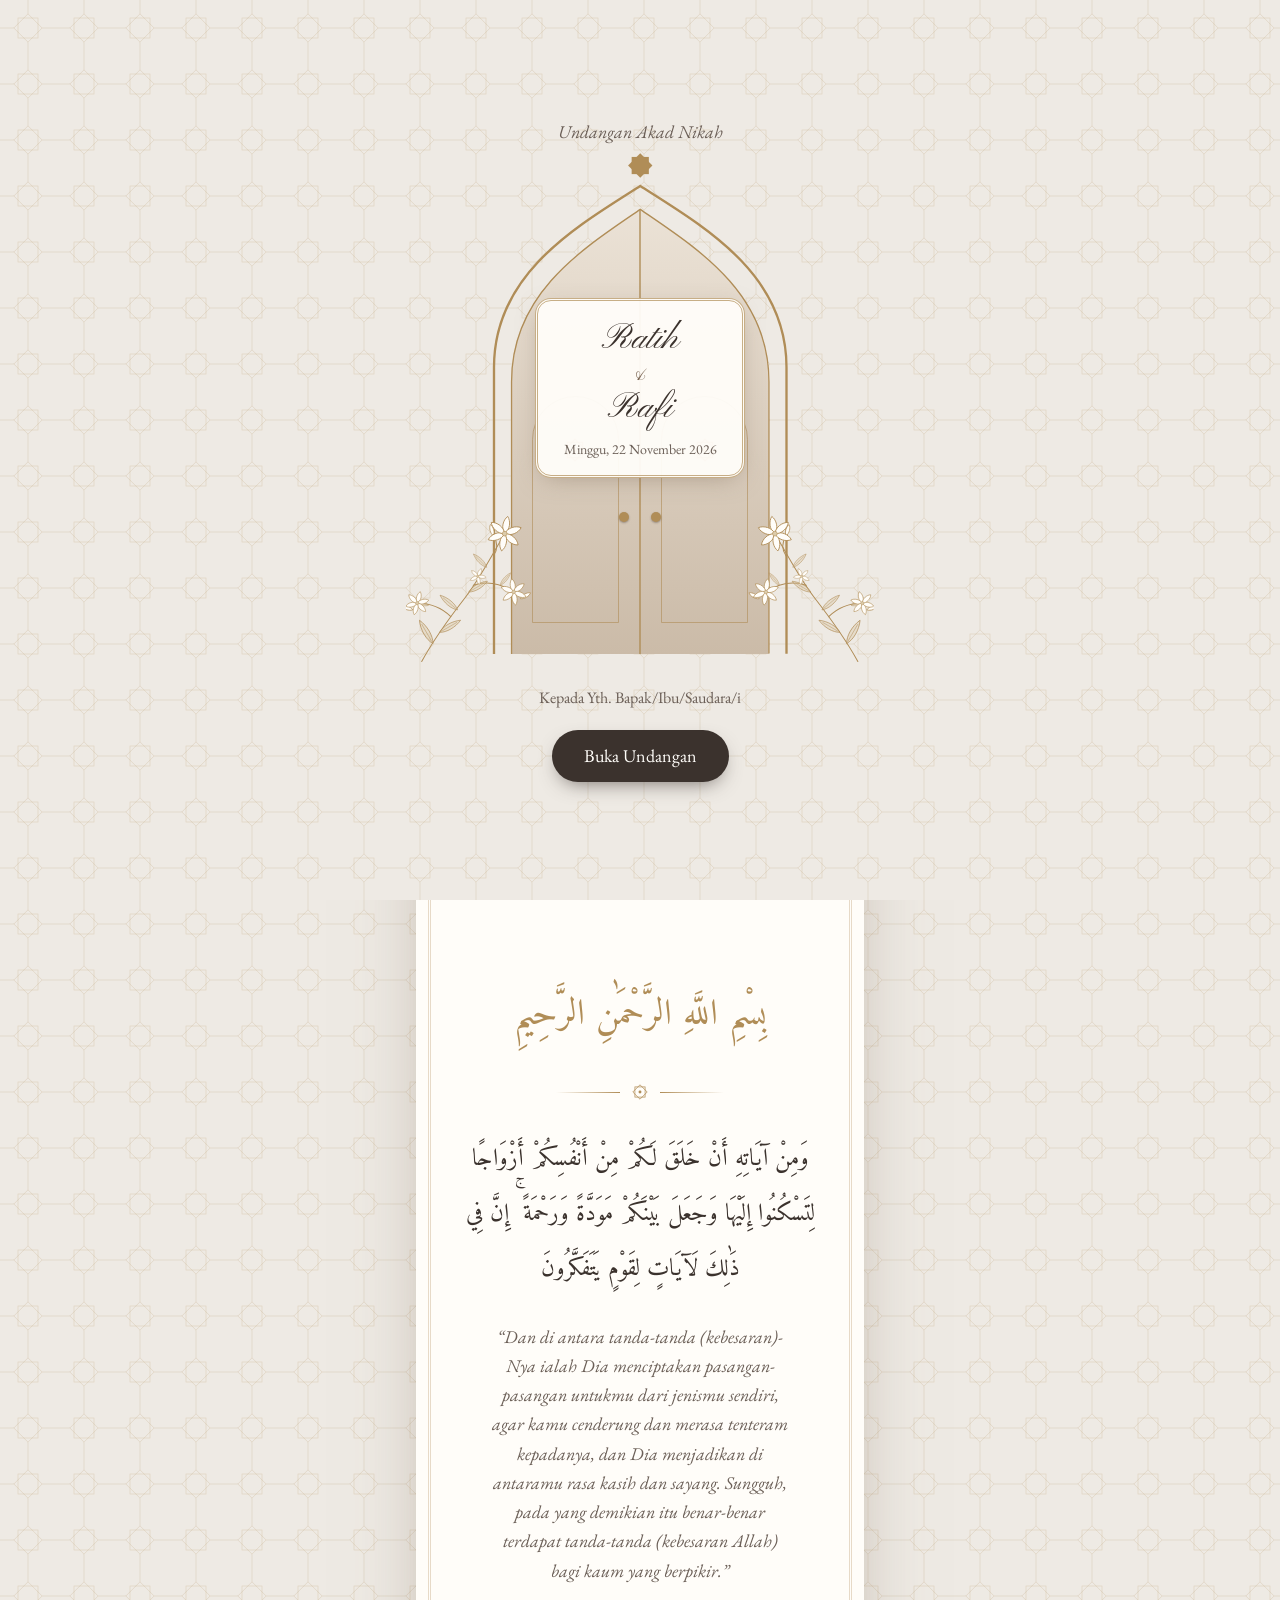
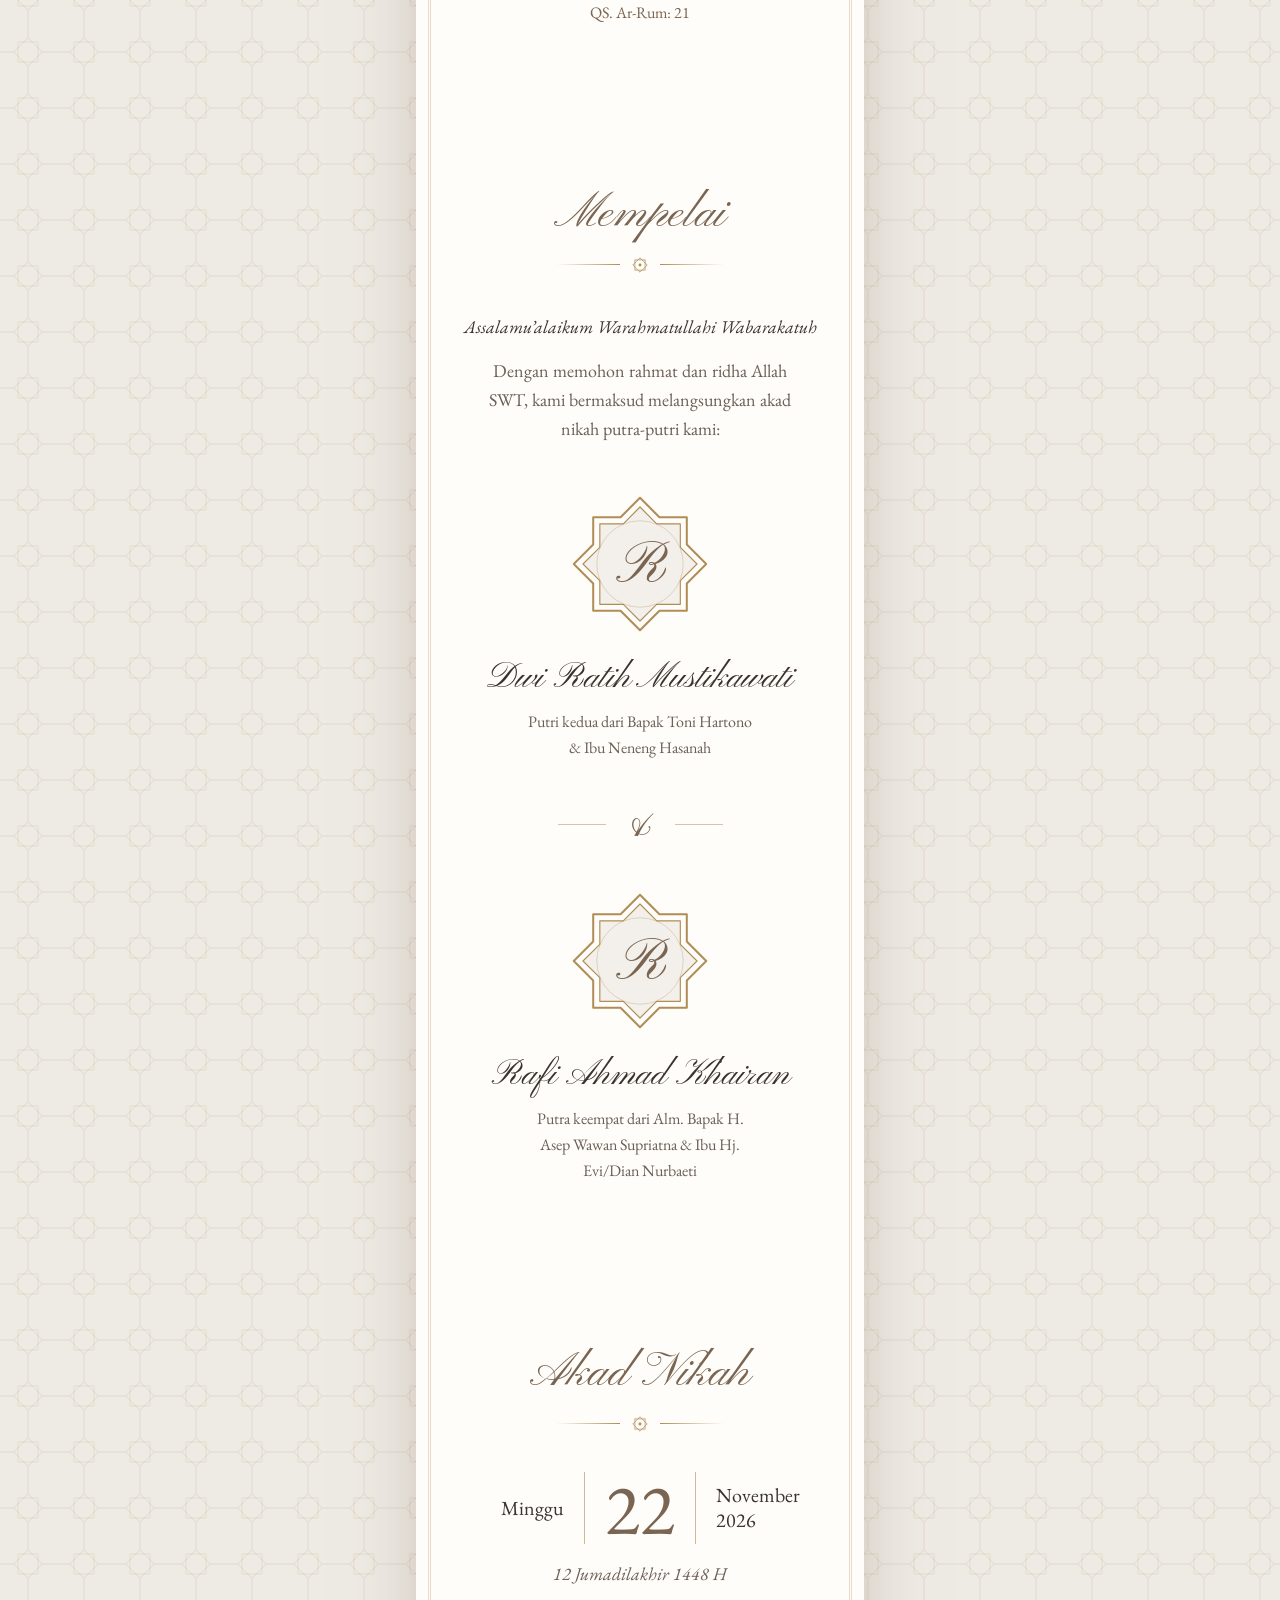
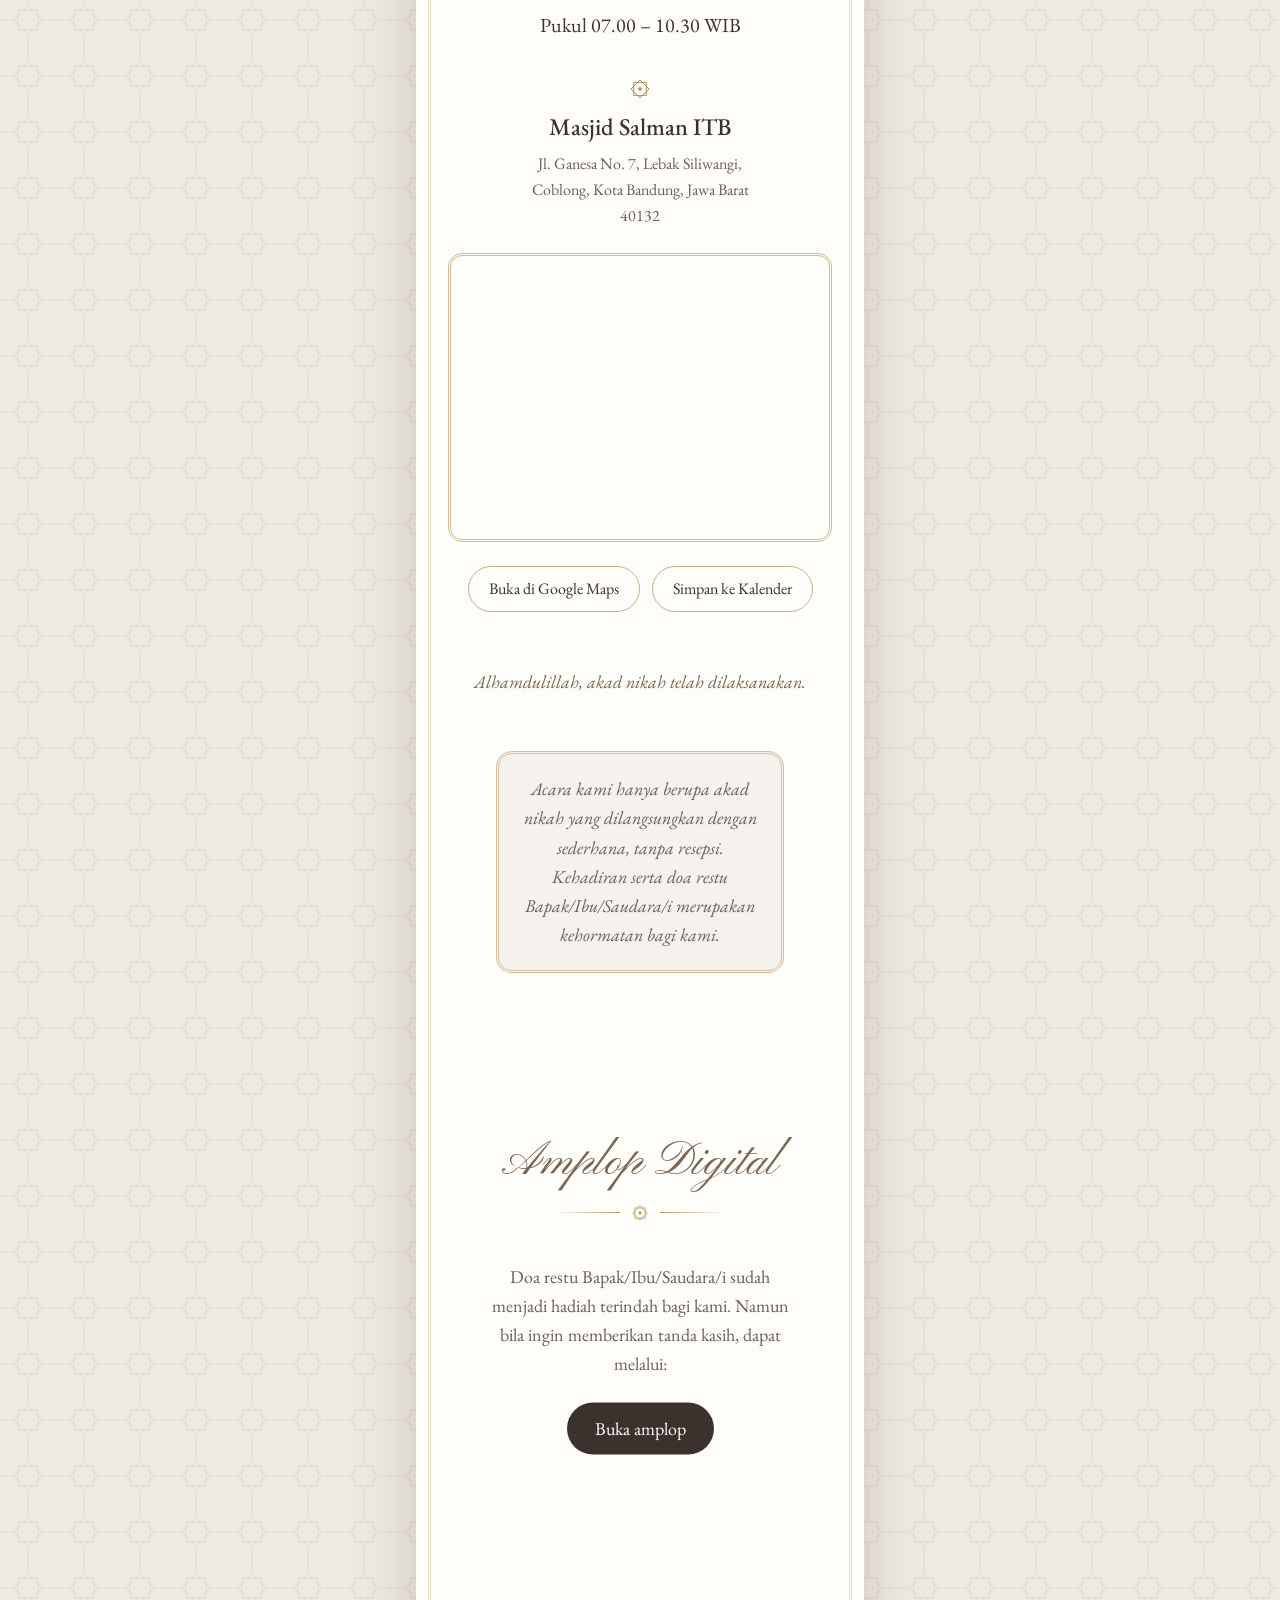
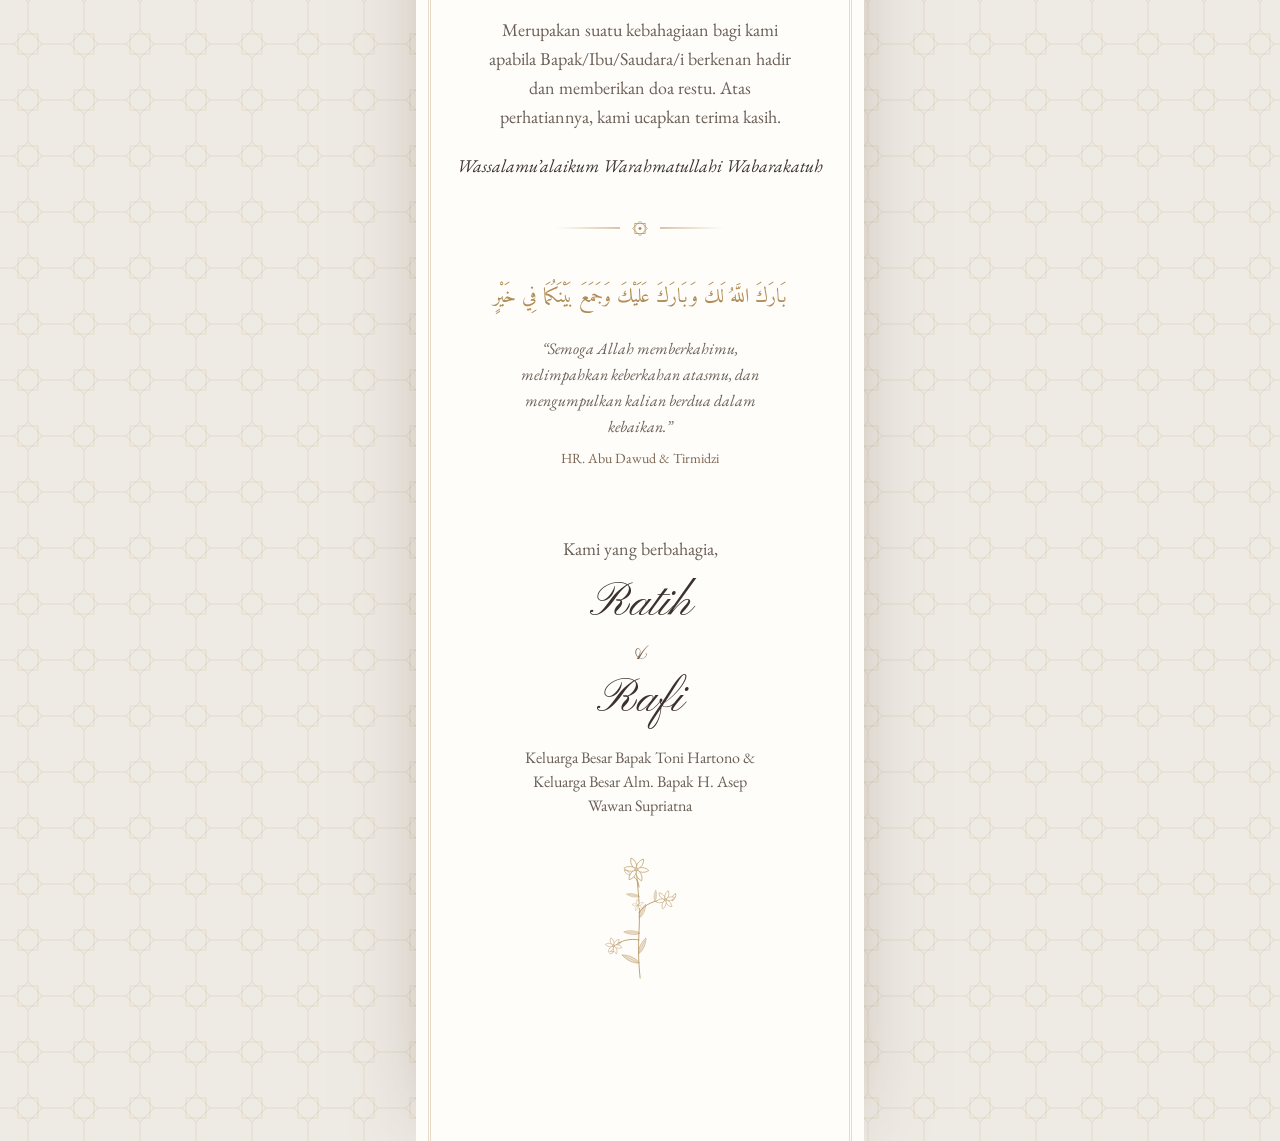
==== index.html @ 630d7505 "Kategori: Teman Ratih & Rafi" ====
<!doctype html>
<html lang="id">
  <head>
    <meta charset="UTF-8" />
    <meta name="viewport" content="width=device-width, initial-scale=1.0" />
    <meta name="theme-color" content="#EEEAE4" />
    <link
      rel="icon"
      href="data:image/svg+xml,%3Csvg xmlns='http://www.w3.org/2000/svg' viewBox='-12 -12 24 24'%3E%3Cg fill='%23b08d57'%3E%3Crect x='-8' y='-8' width='16' height='16'/%3E%3Crect x='-8' y='-8' width='16' height='16' transform='rotate(45)'/%3E%3C/g%3E%3C/svg%3E"
    />
    <title>Undangan Akad Nikah Ratih & Rafi</title>
    <meta name="description" content="Undangan Akad Nikah Ratih & Rafi." />
    <meta property="og:title" content="Undangan Akad Nikah Ratih & Rafi" />
    <meta property="og:description" content="Dengan memohon rahmat dan ridha Allah SWT, kami mengundang Anda." />
    <link rel="preconnect" href="https://fonts.googleapis.com" />
    <link rel="preconnect" href="https://fonts.gstatic.com" crossorigin />
    <link
      href="https://fonts.googleapis.com/css2?family=Amiri:wght@400;700&family=EB+Garamond:ital,wght@0,400;0,500;1,400&family=Pinyon+Script&display=swap"
      rel="stylesheet"
    />
    <script type="module" crossorigin src="/assets/index-BGv2M8M6.js"></script>
    <link rel="modulepreload" crossorigin href="/assets/rolldown-runtime-hePW80VL.js">
    <link rel="stylesheet" crossorigin href="/assets/index-fp4oe4jm.css">
  </head>
  <body>
    <div id="root"></div>
  </body>
</html>
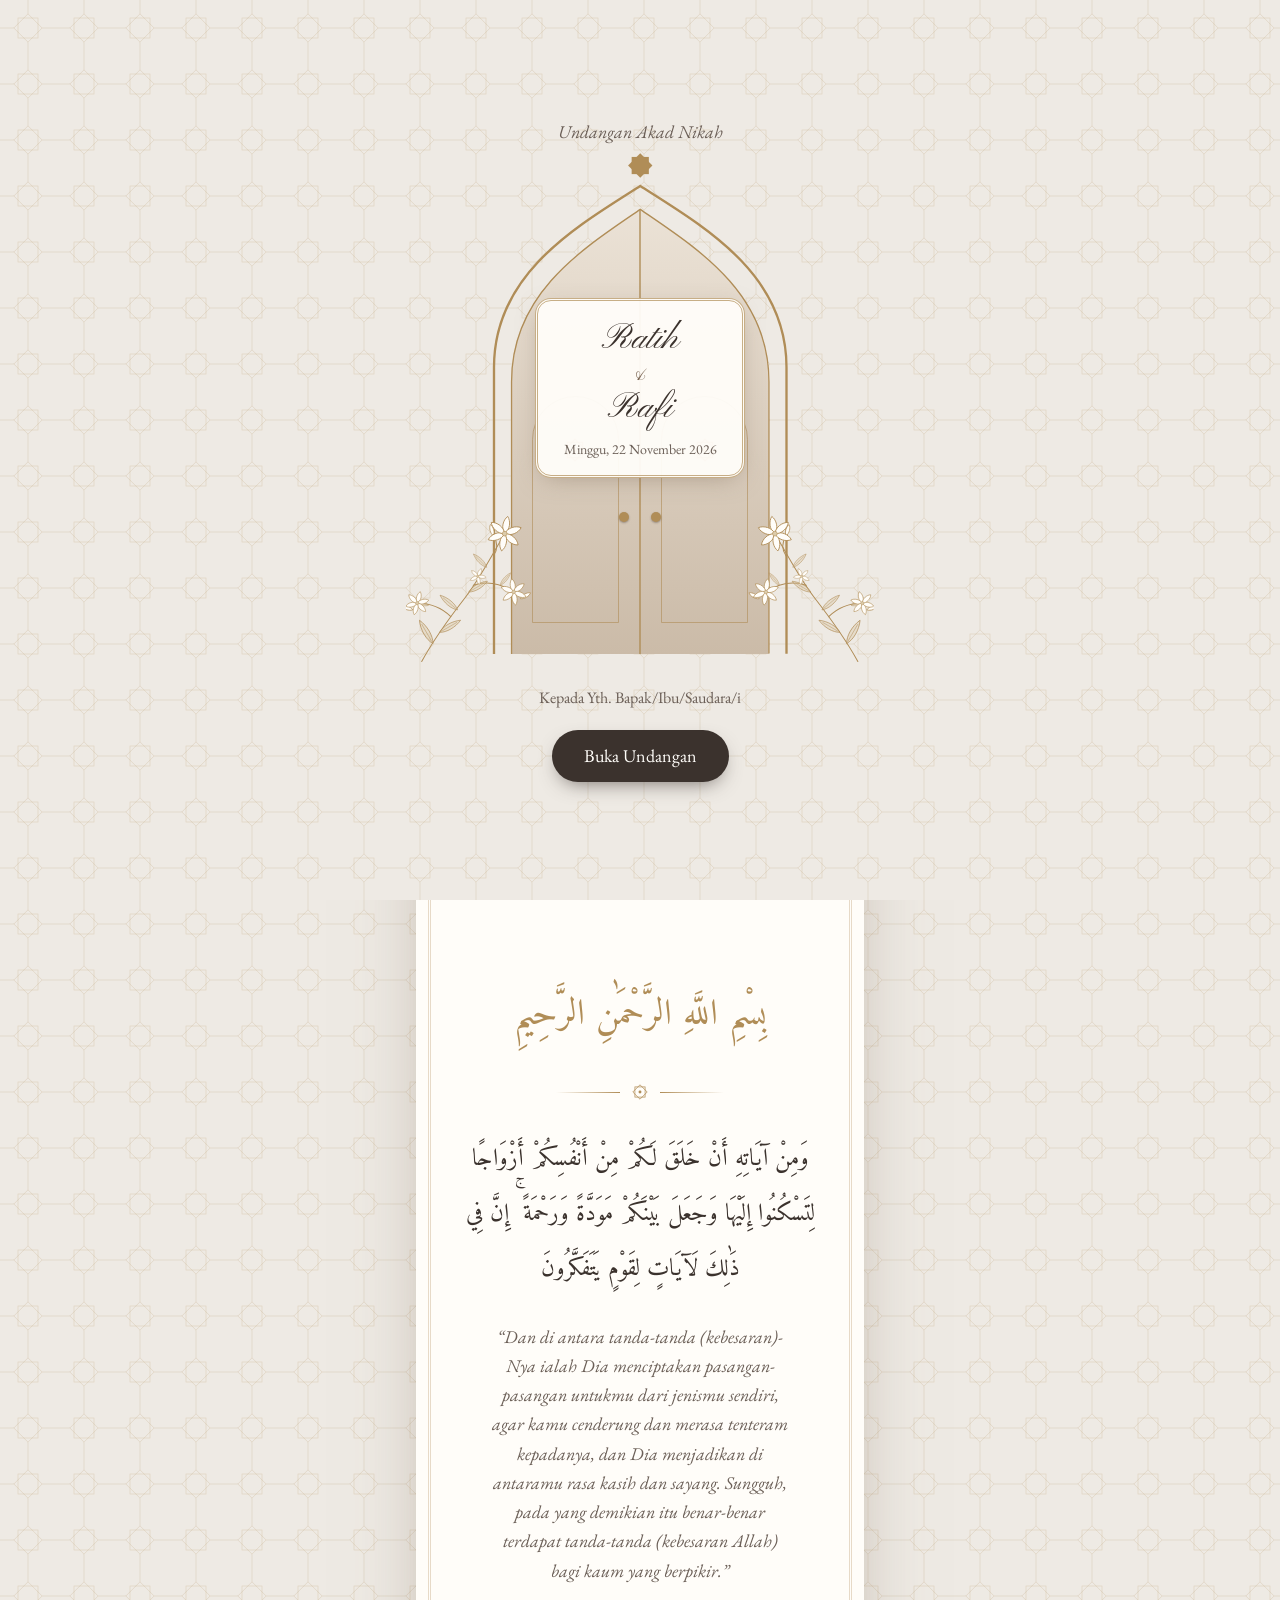
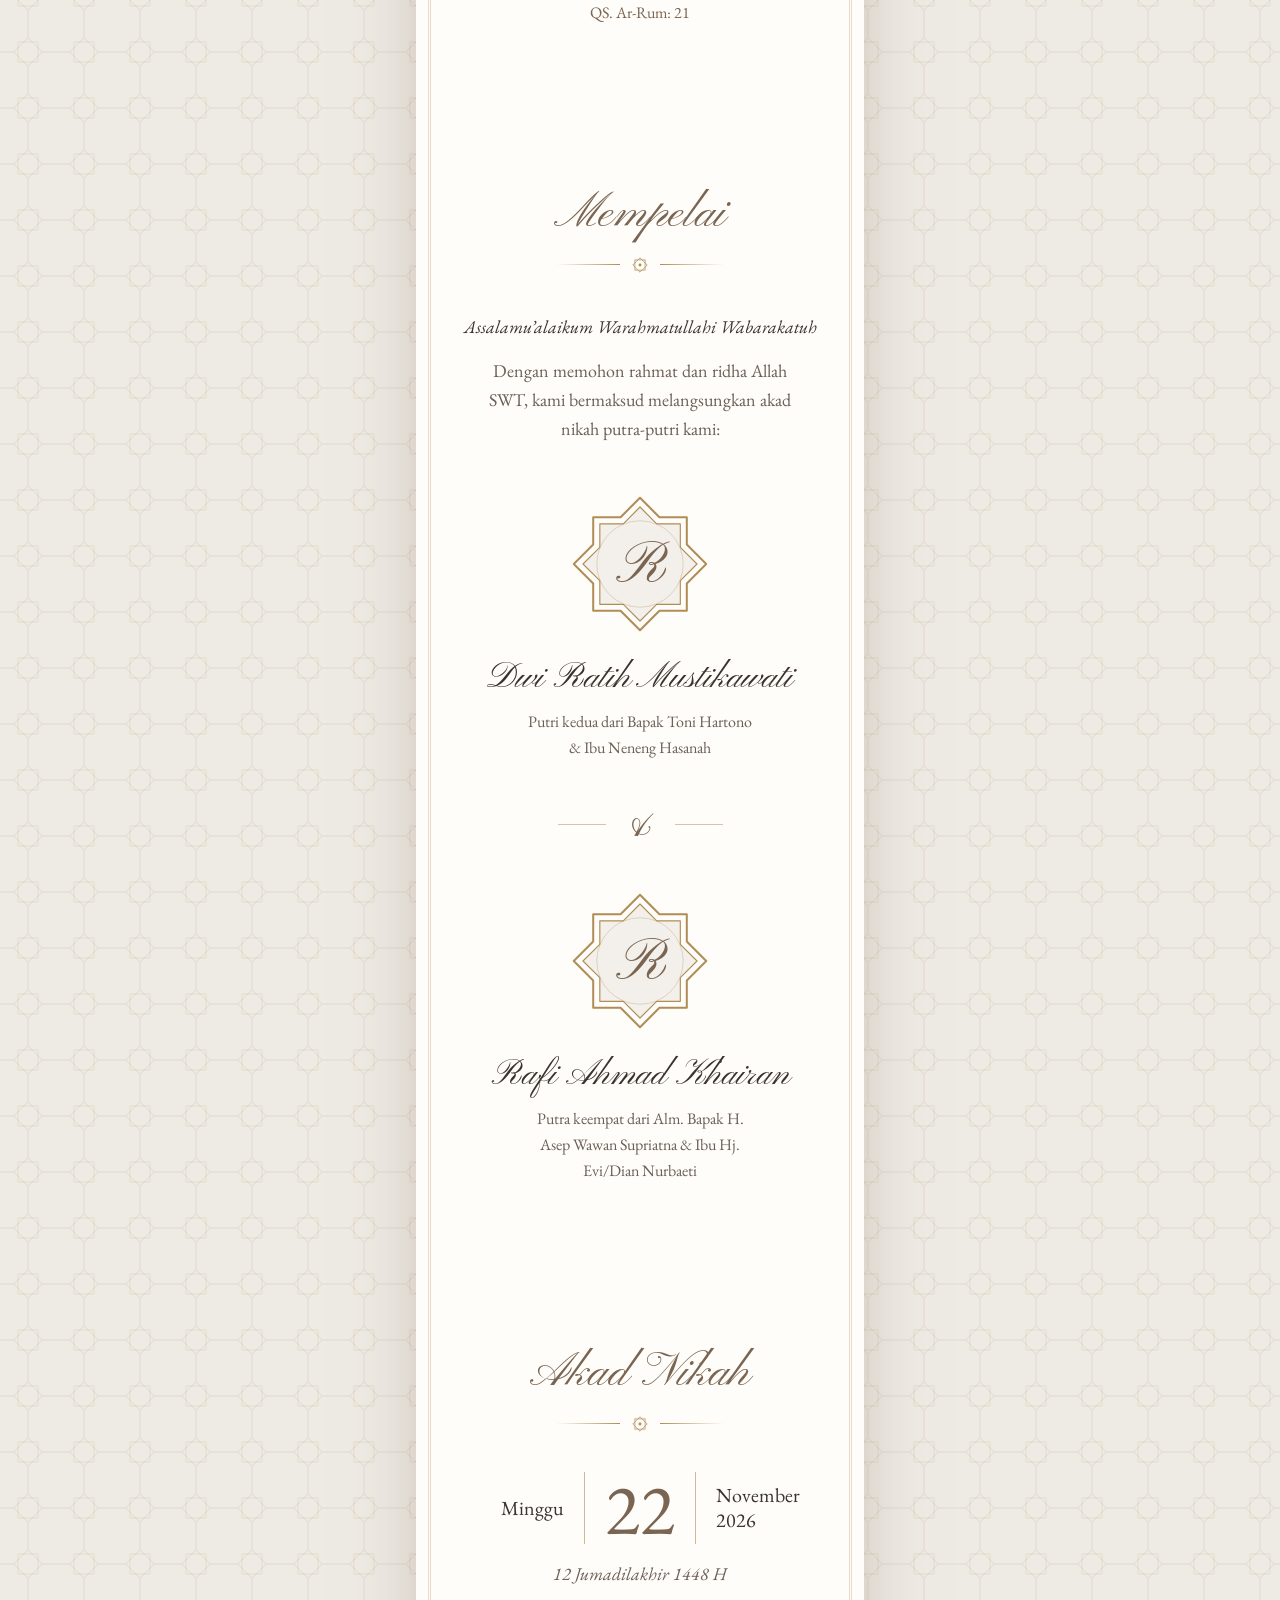
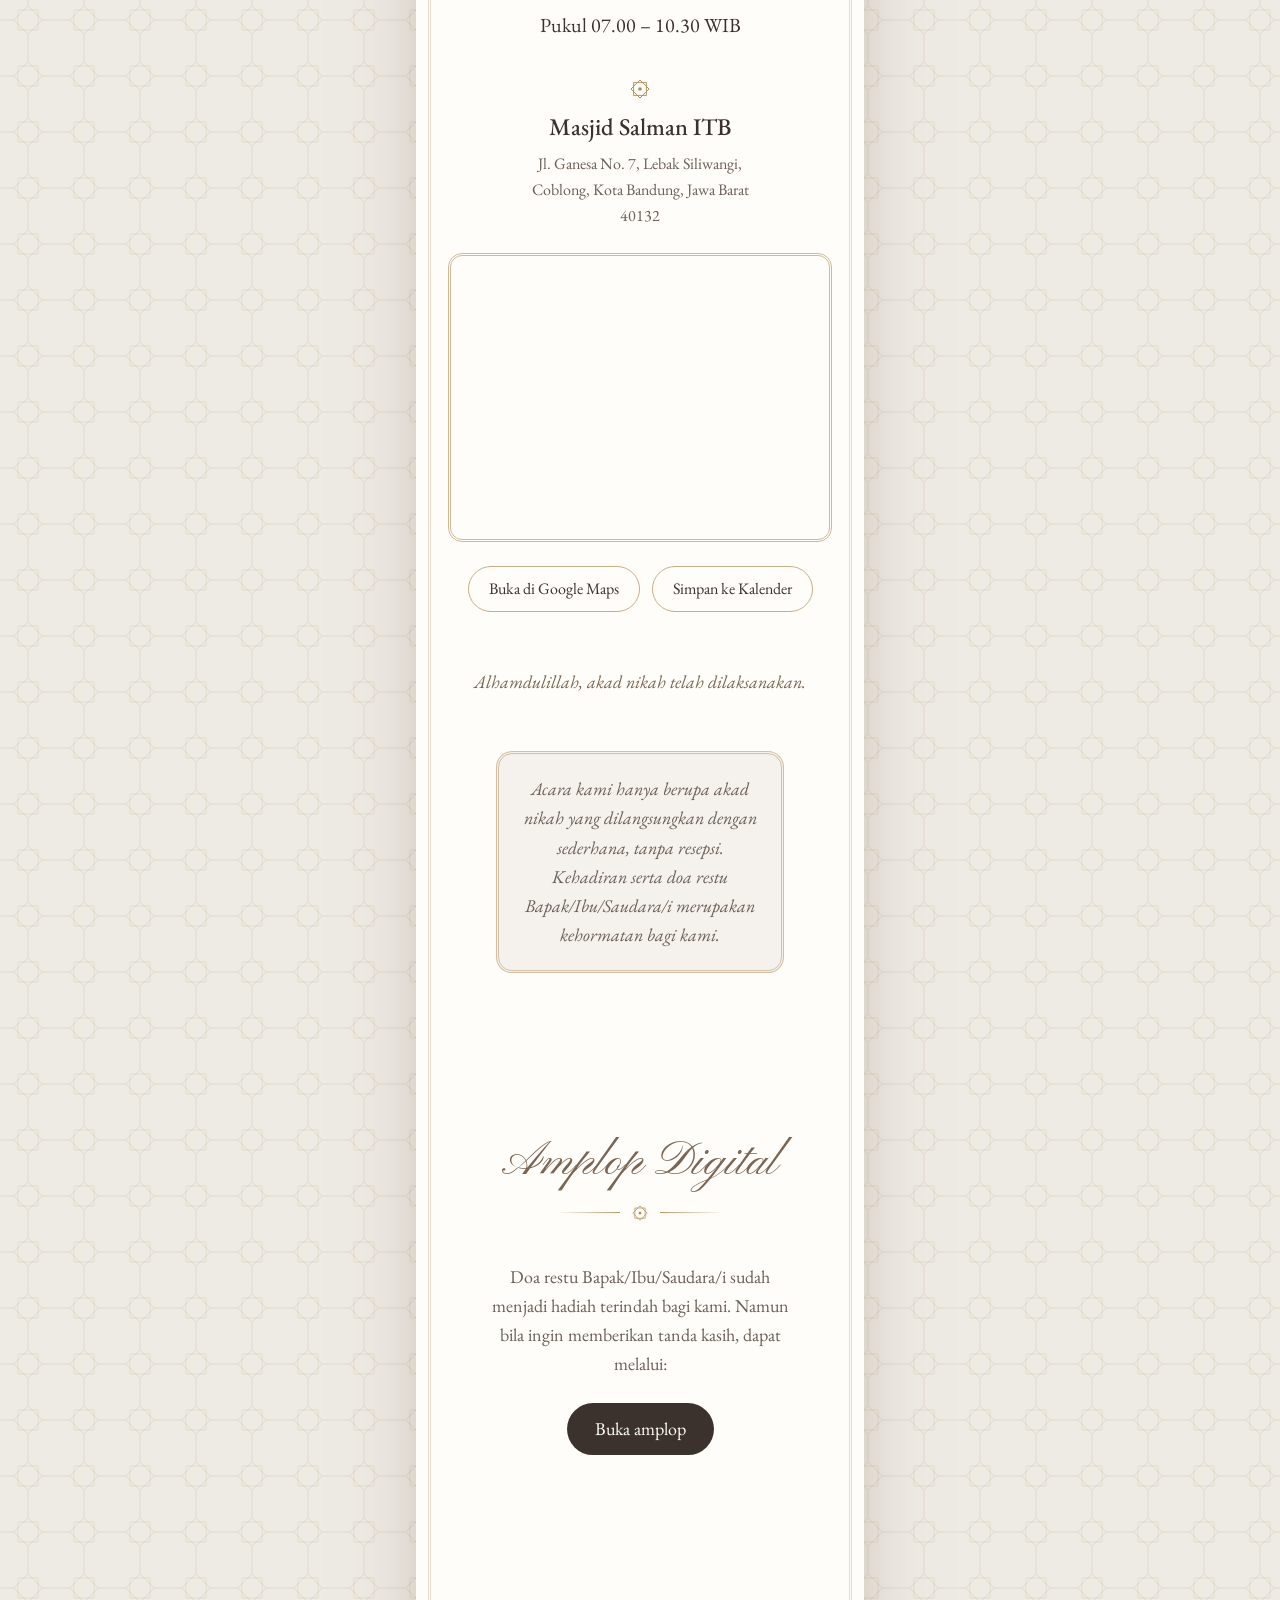
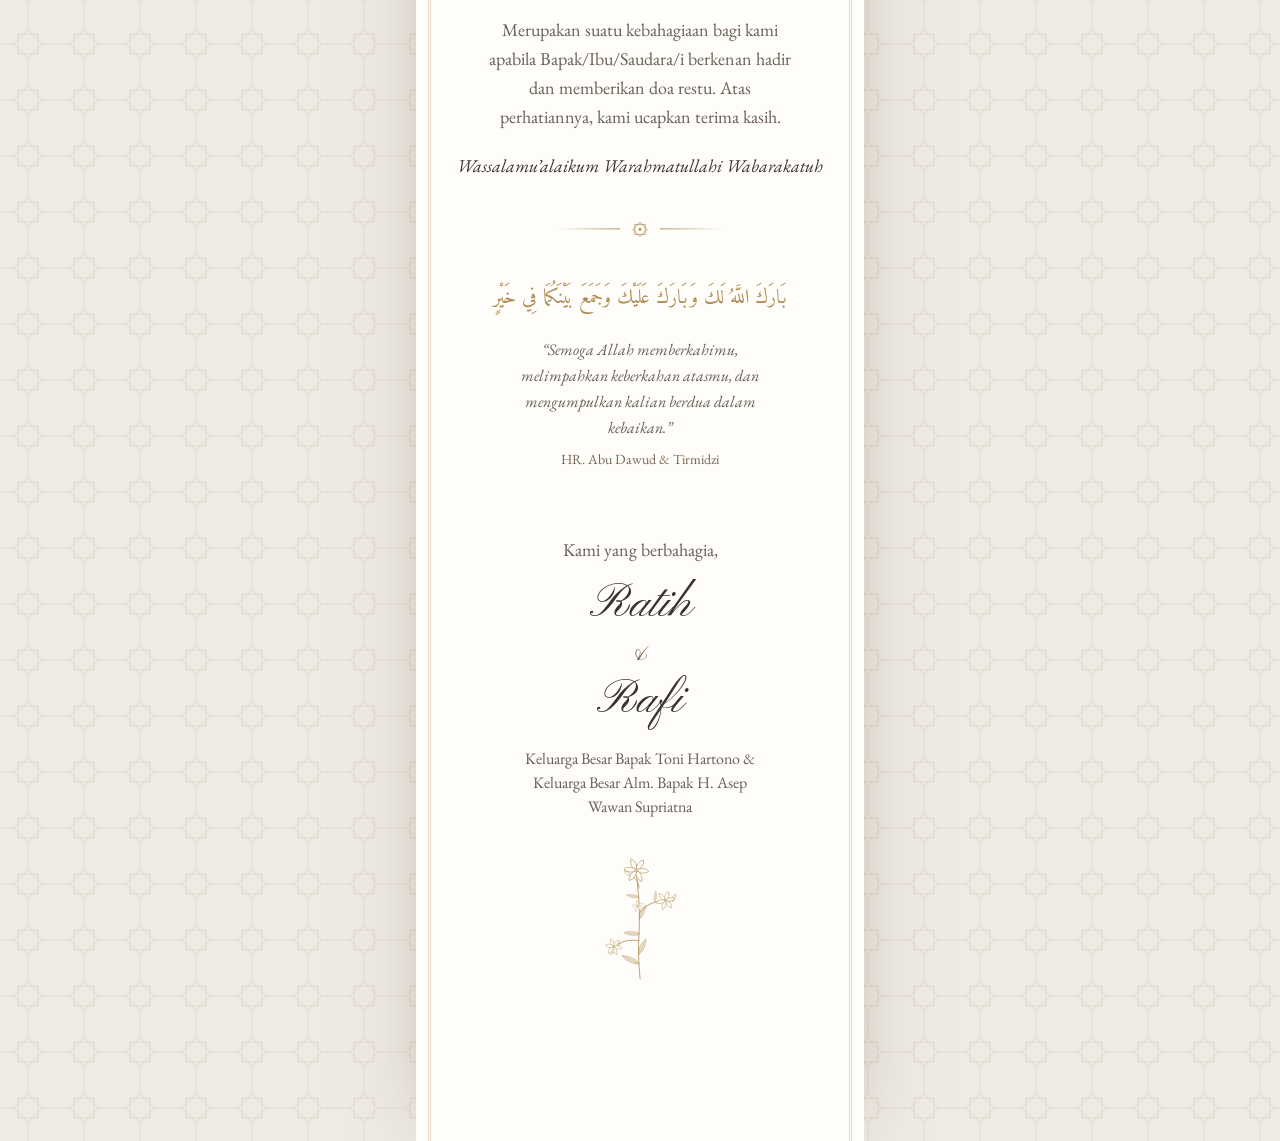
==== commit 4d2584e0: "Rincian keluarga per undangan untuk PDF" ====
--- a/index.html
+++ b/index.html
@@ -18,9 +18,9 @@
       href="https://fonts.googleapis.com/css2?family=Amiri:wght@400;700&family=EB+Garamond:ital,wght@0,400;0,500;1,400&family=Pinyon+Script&display=swap"
       rel="stylesheet"
     />
-    <script type="module" crossorigin src="/assets/index-BGv2M8M6.js"></script>
+    <script type="module" crossorigin src="/assets/index-CA8IB-wO.js"></script>
     <link rel="modulepreload" crossorigin href="/assets/rolldown-runtime-hePW80VL.js">
-    <link rel="stylesheet" crossorigin href="/assets/index-fp4oe4jm.css">
+    <link rel="stylesheet" crossorigin href="/assets/index-BjZryoip.css">
   </head>
   <body>
     <div id="root"></div>
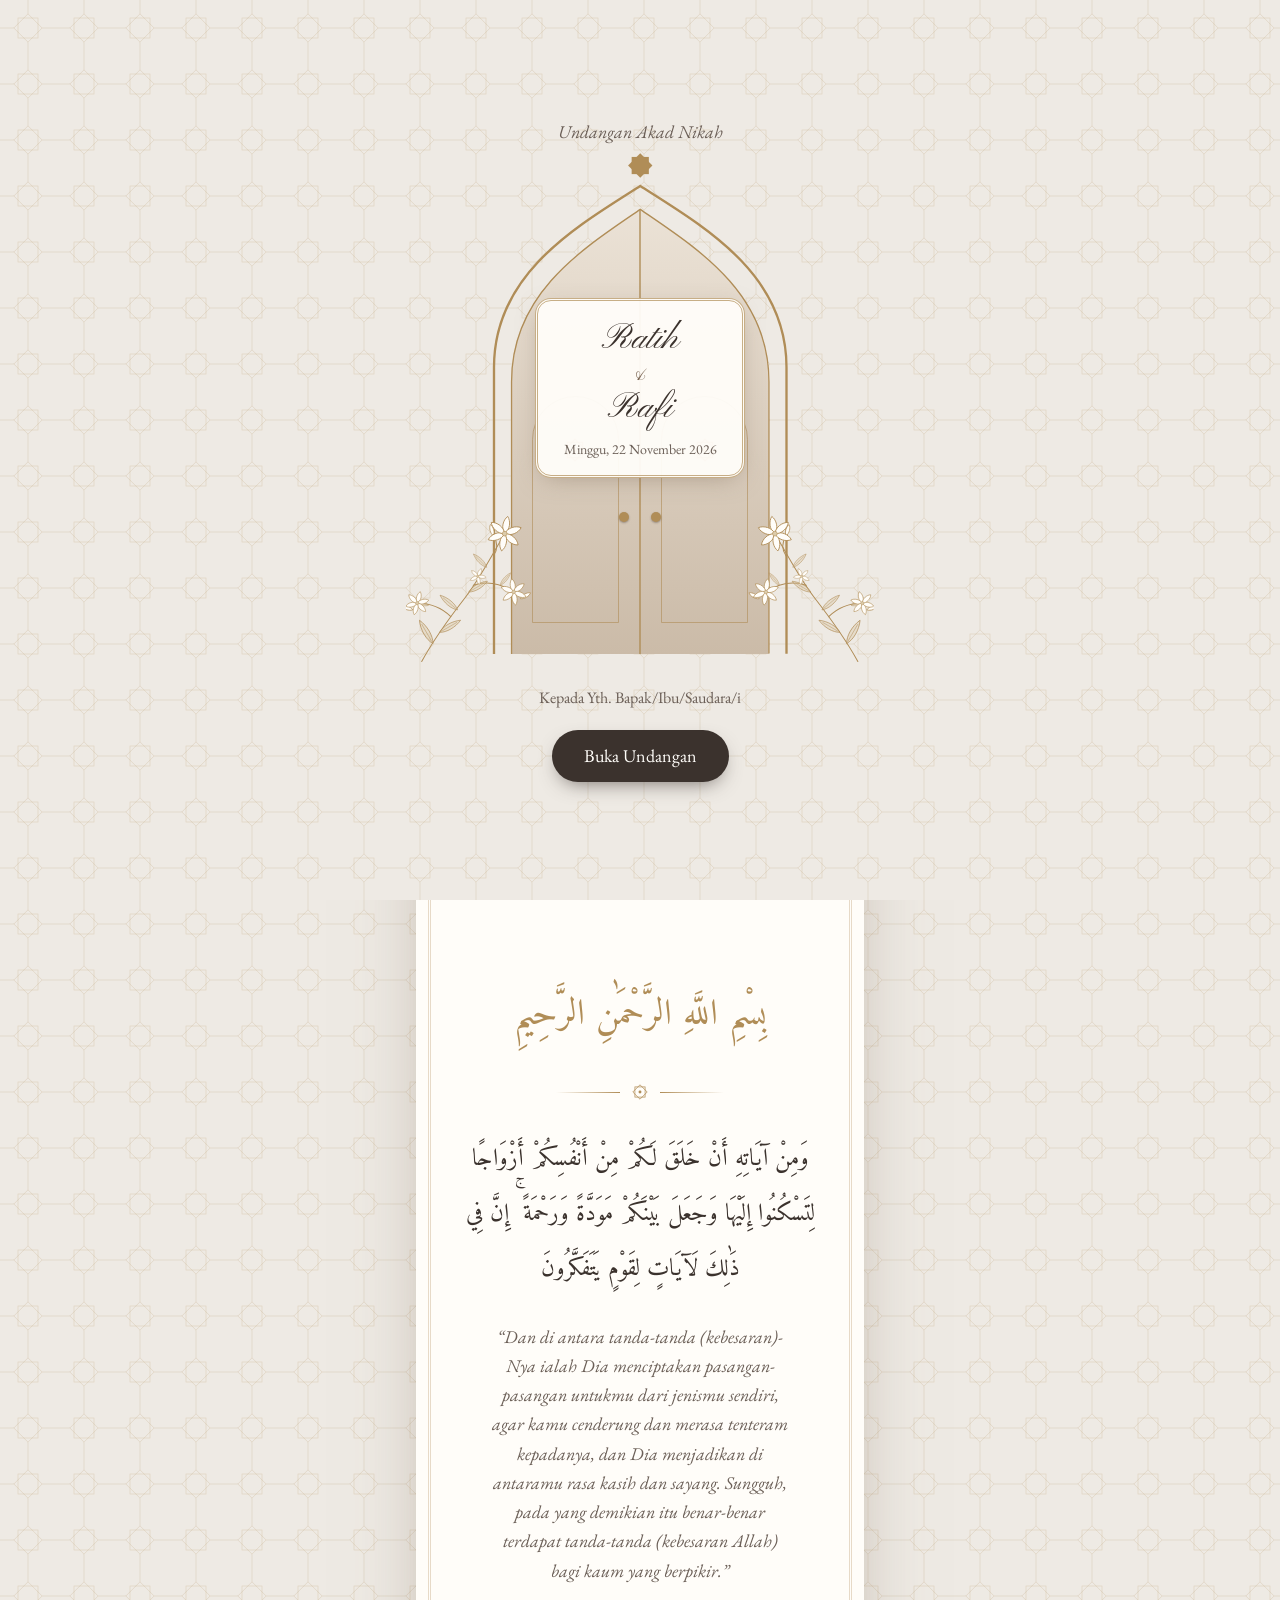
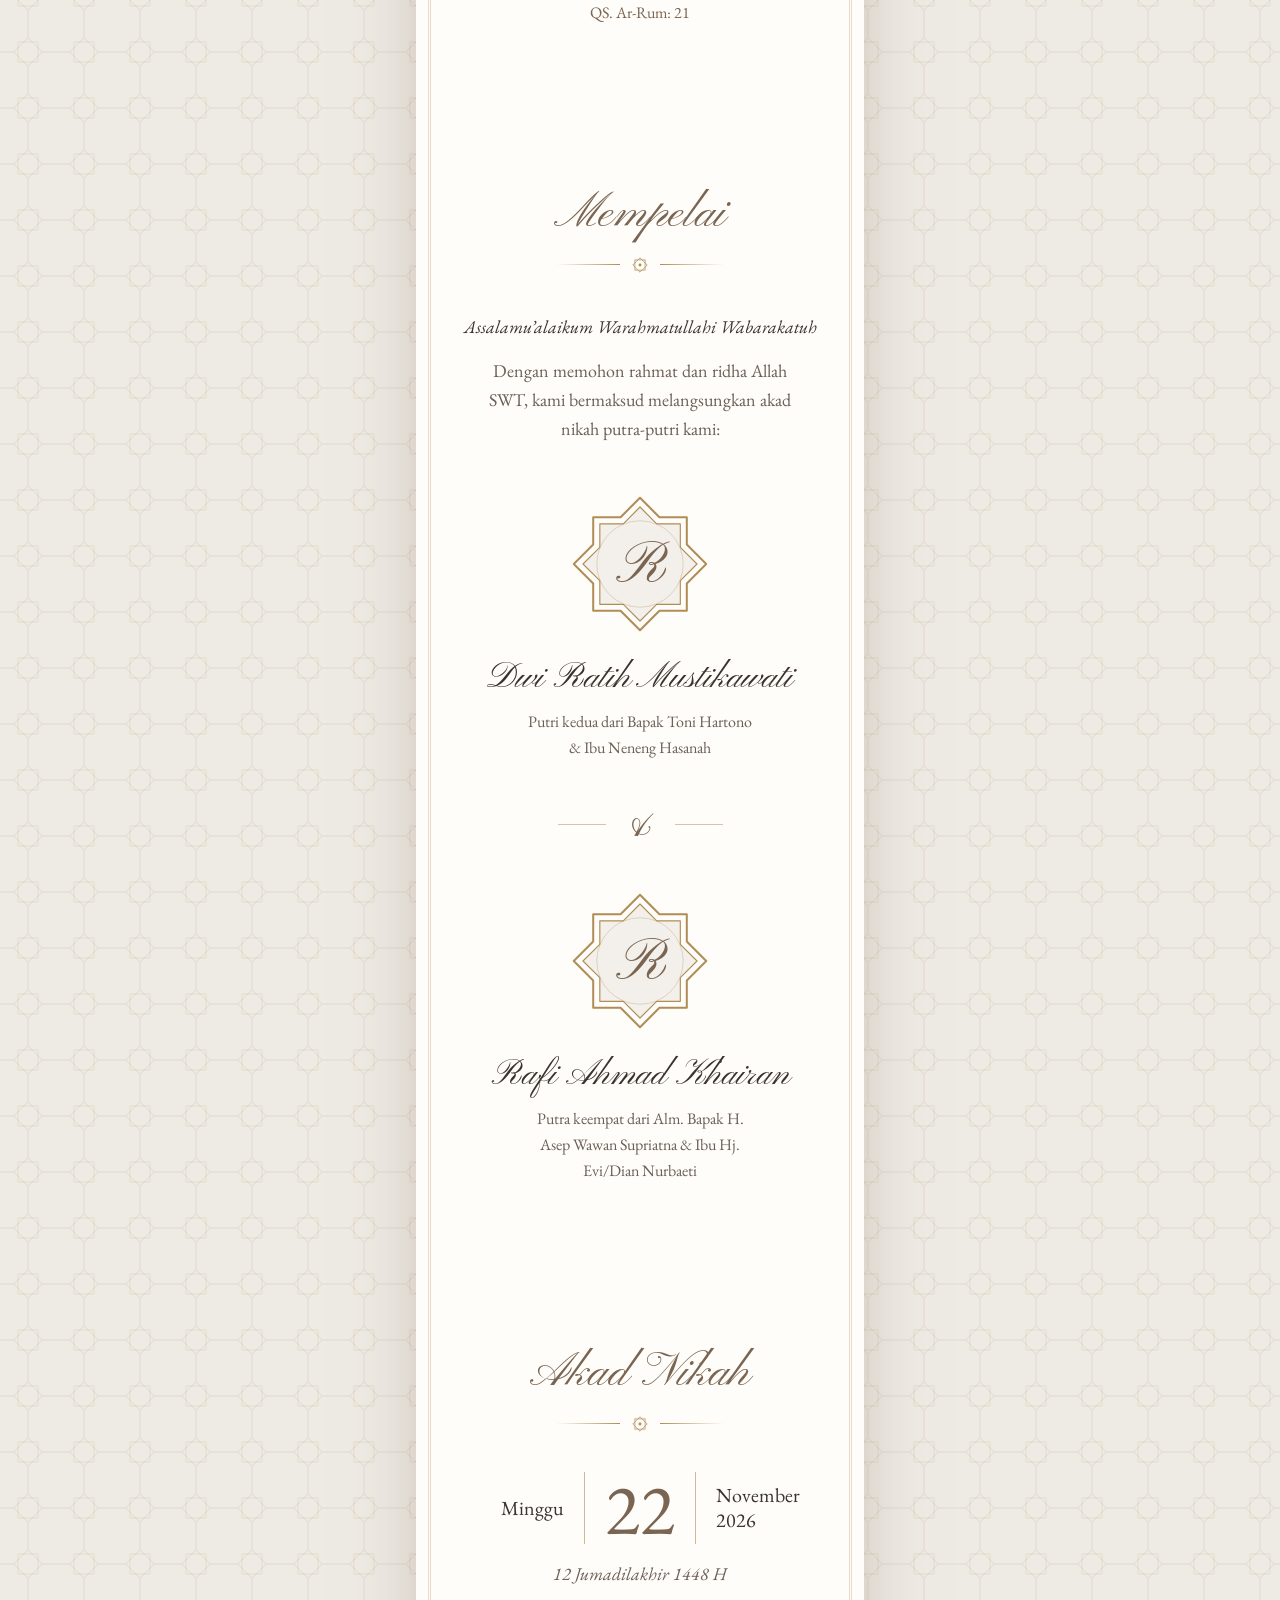
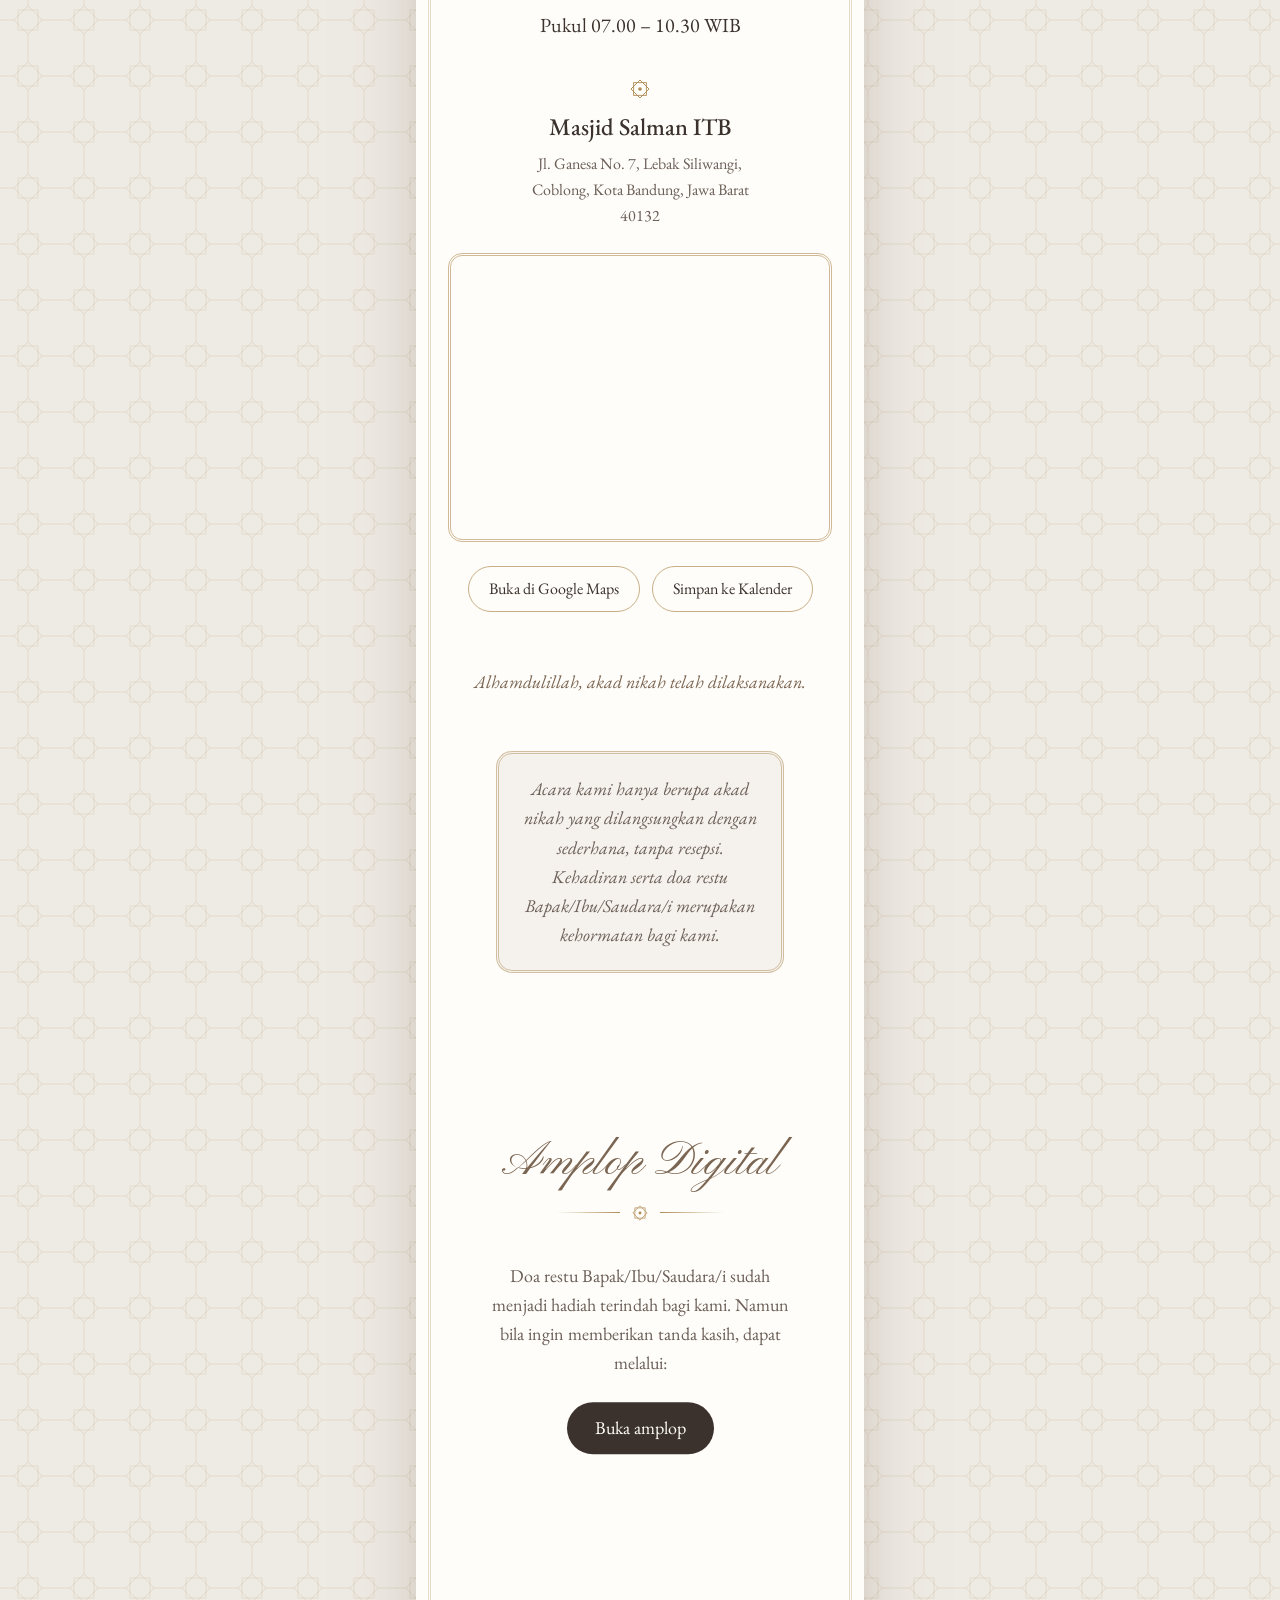
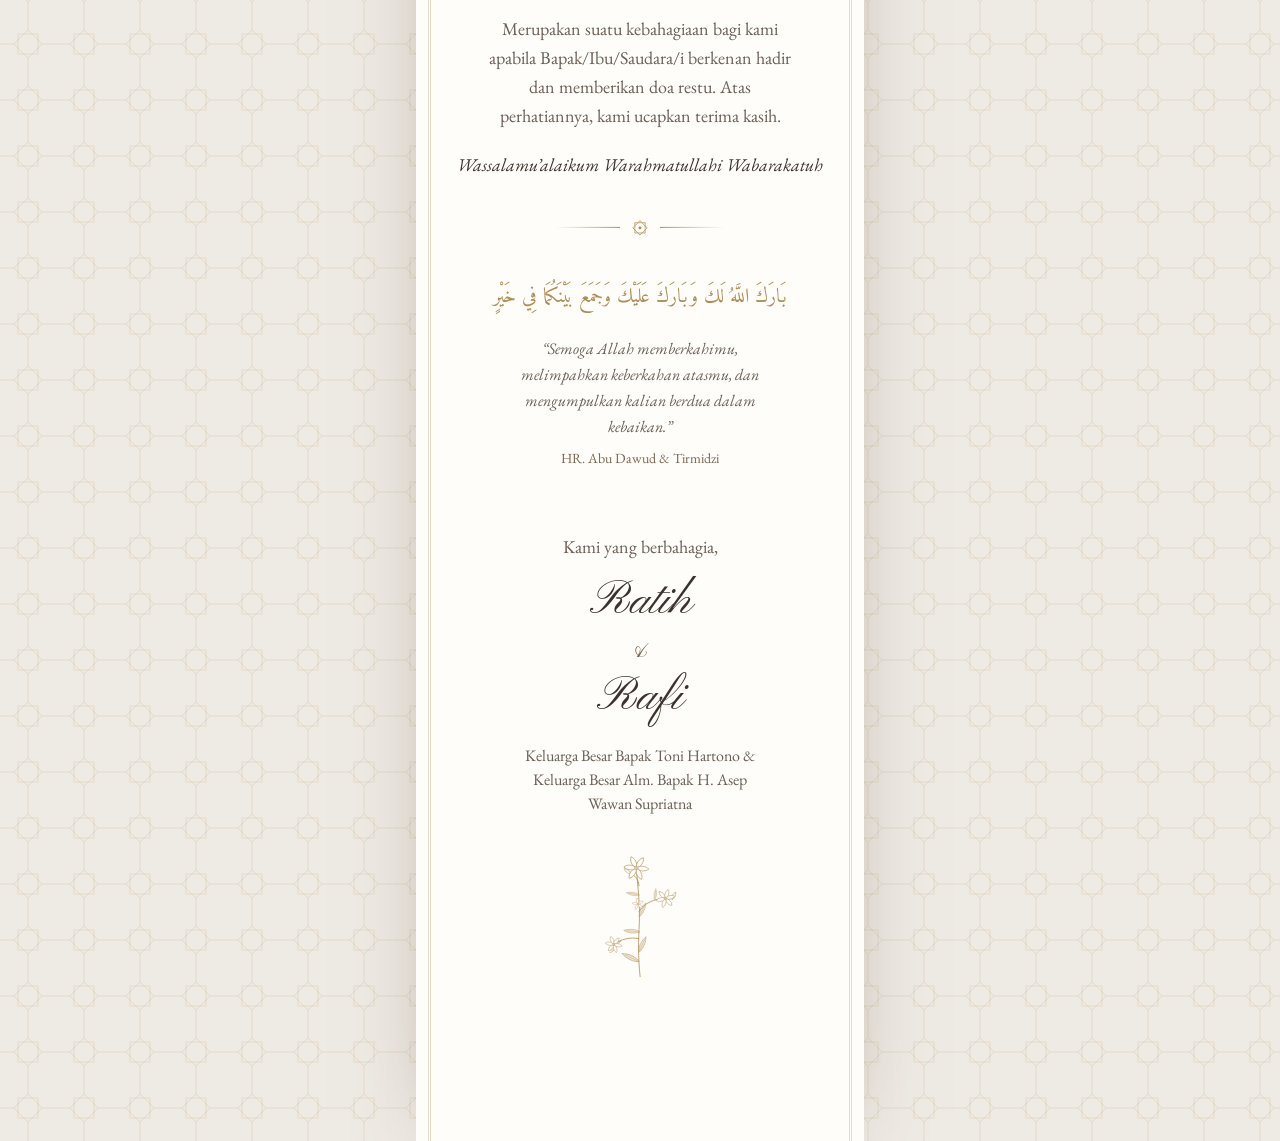
==== commit 4ba74087: "Rincian bisa dikirim per grup maupun satu per satu" ====
--- a/index.html
+++ b/index.html
@@ -18,9 +18,9 @@
       href="https://fonts.googleapis.com/css2?family=Amiri:wght@400;700&family=EB+Garamond:ital,wght@0,400;0,500;1,400&family=Pinyon+Script&display=swap"
       rel="stylesheet"
     />
-    <script type="module" crossorigin src="/assets/index-CA8IB-wO.js"></script>
+    <script type="module" crossorigin src="/assets/index-Cb41vRZj.js"></script>
     <link rel="modulepreload" crossorigin href="/assets/rolldown-runtime-hePW80VL.js">
-    <link rel="stylesheet" crossorigin href="/assets/index-BjZryoip.css">
+    <link rel="stylesheet" crossorigin href="/assets/index-DRLLfqcH.css">
   </head>
   <body>
     <div id="root"></div>
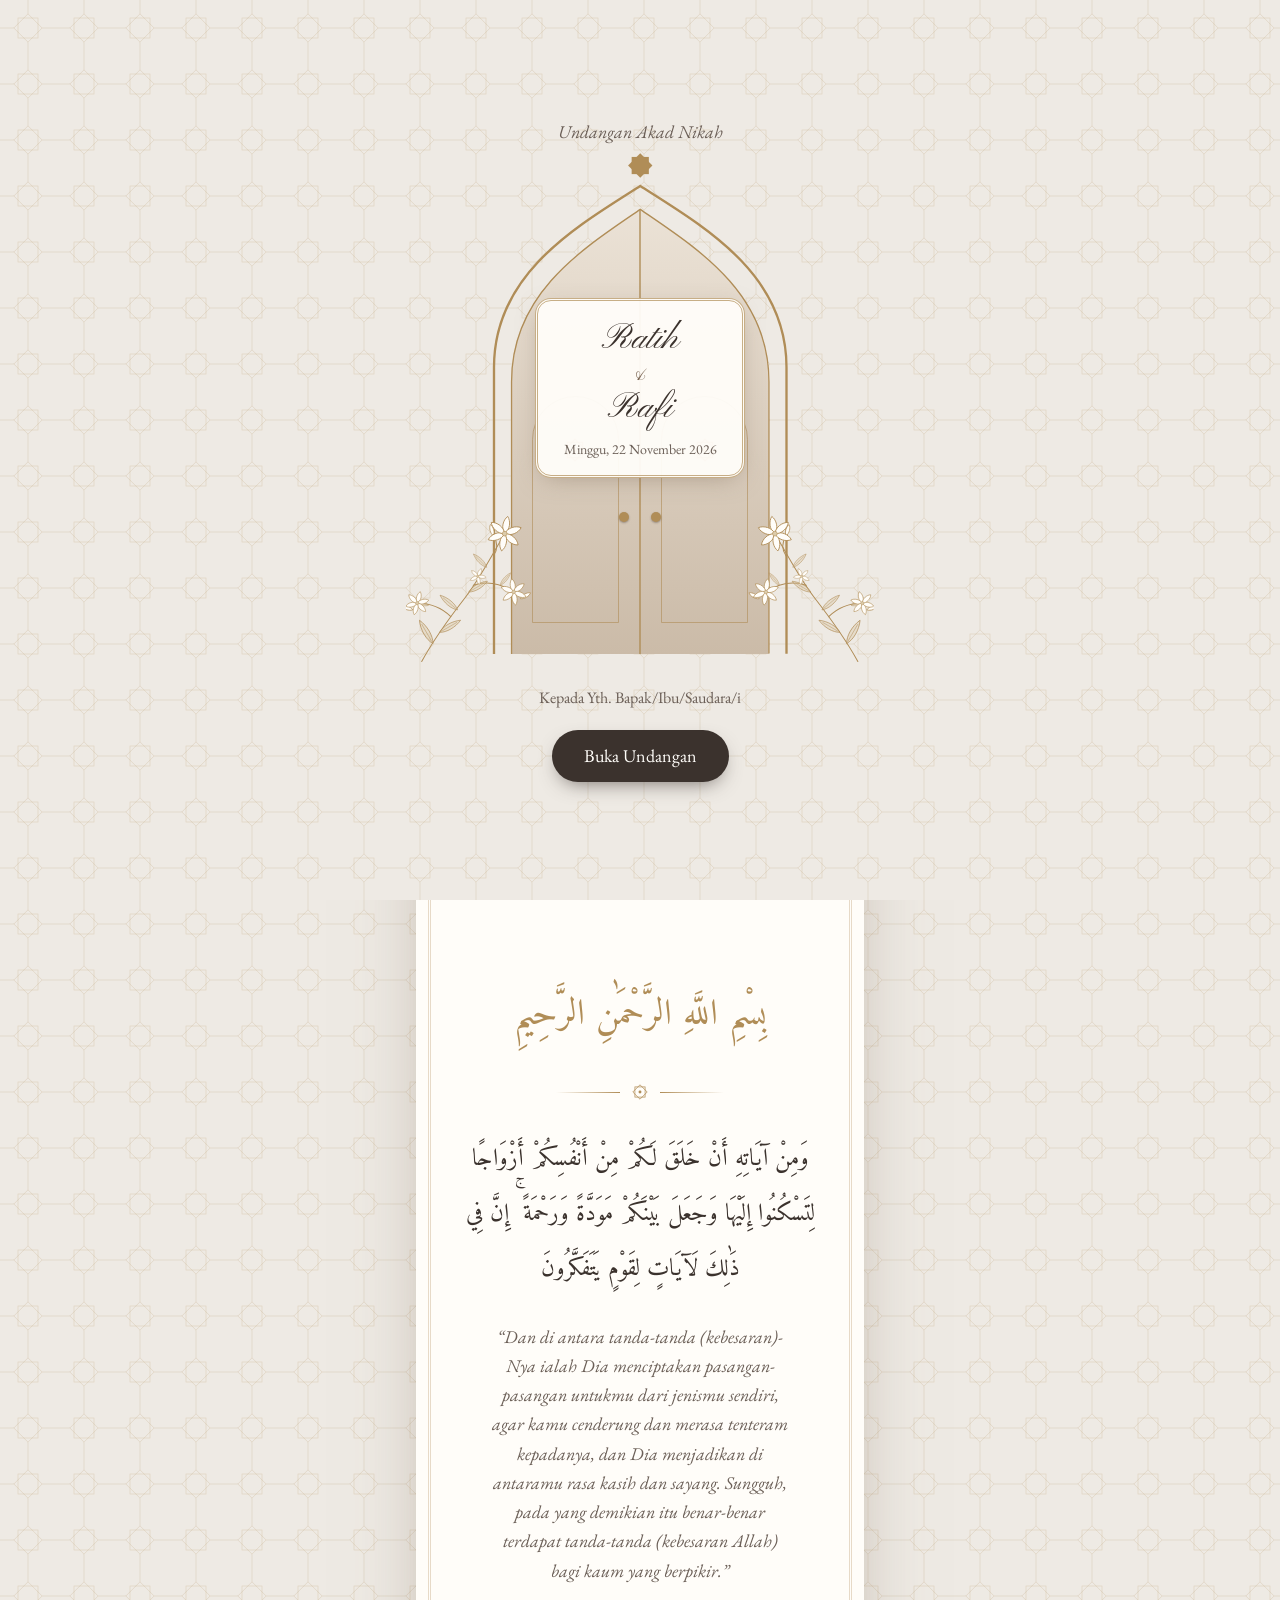
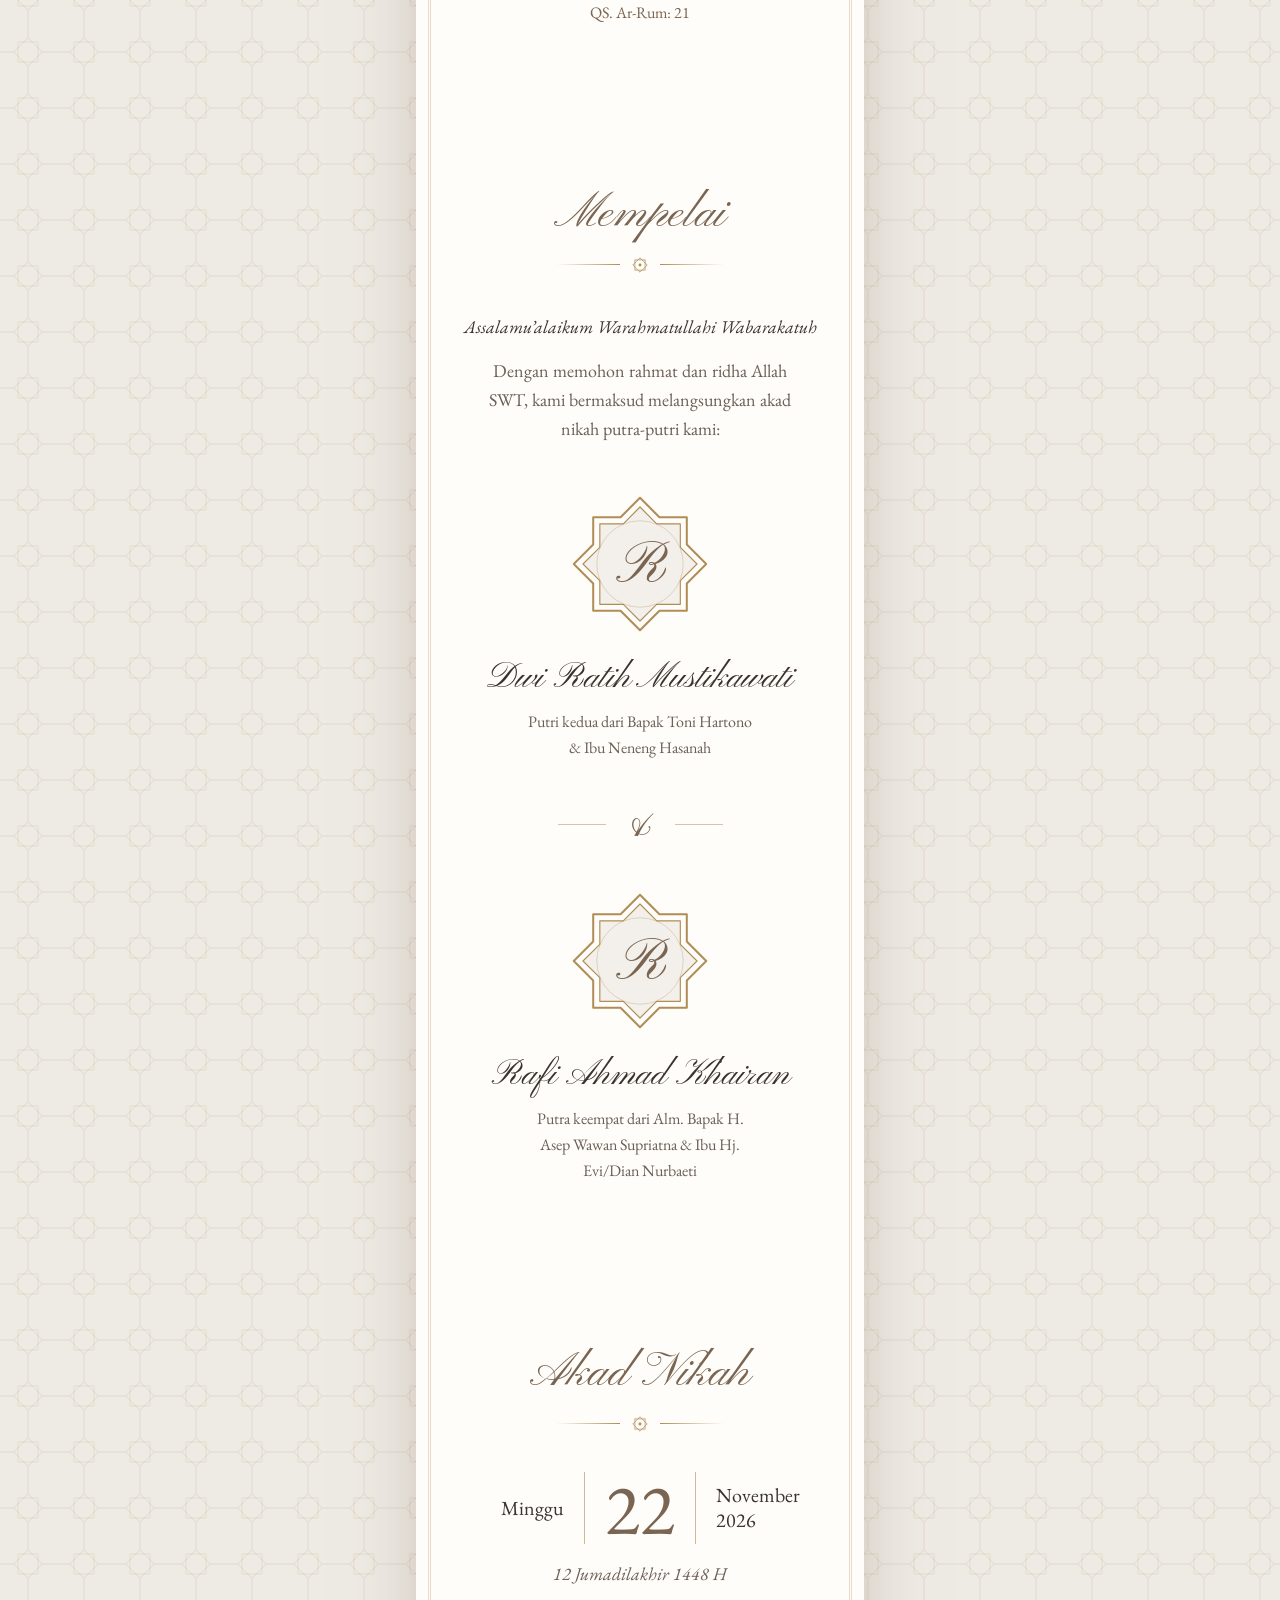
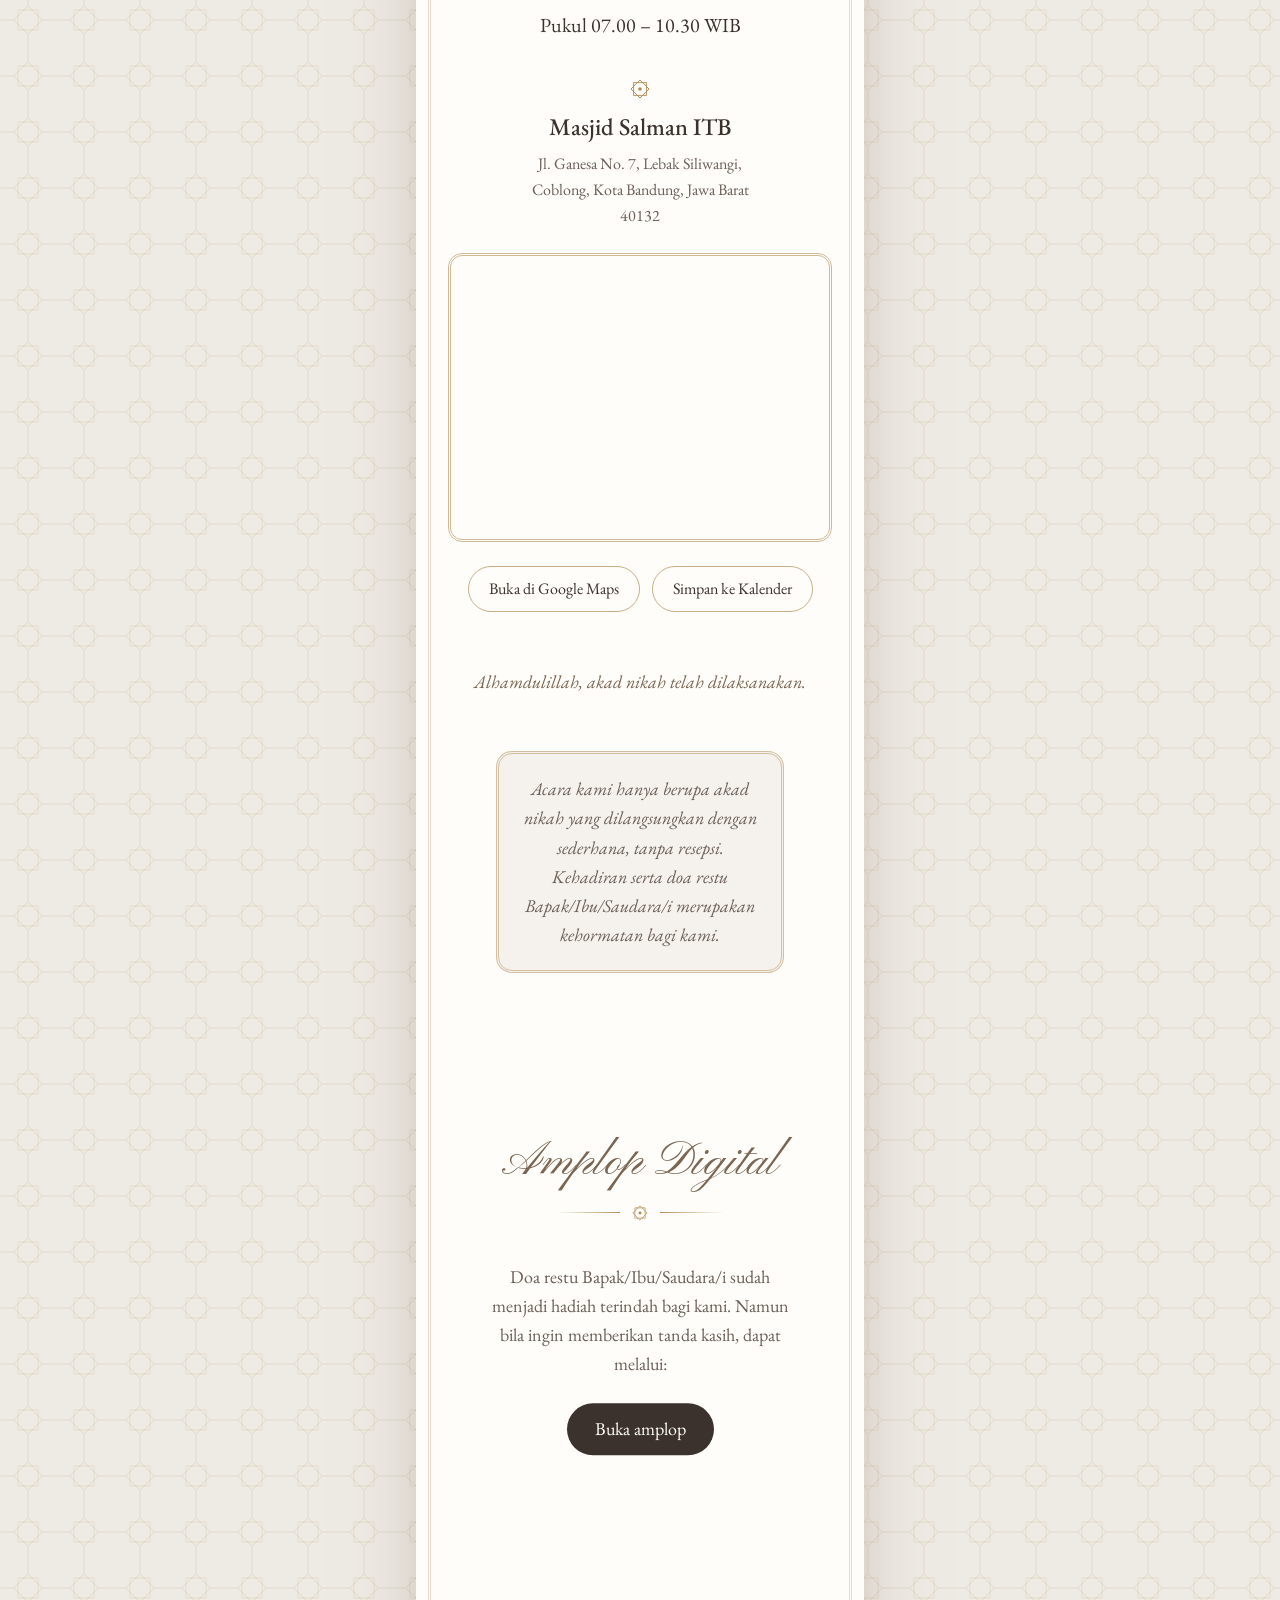
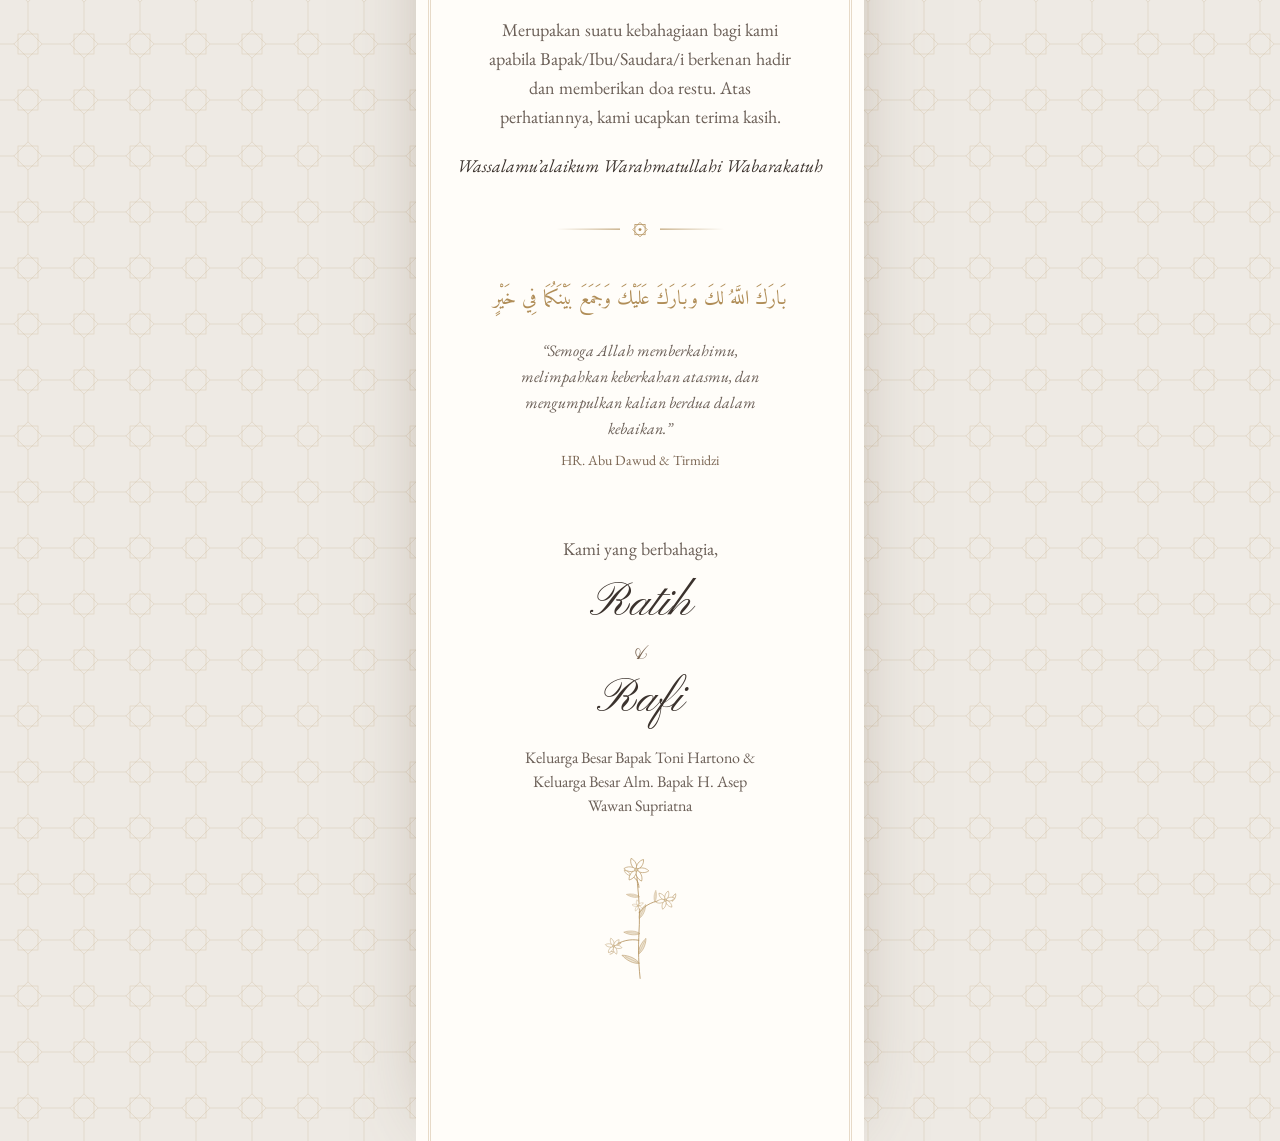
==== commit f261526e: "PDF: pisah perorangan & grup, kolom Voucher & Suvenir" ====
--- a/index.html
+++ b/index.html
@@ -18,7 +18,7 @@
       href="https://fonts.googleapis.com/css2?family=Amiri:wght@400;700&family=EB+Garamond:ital,wght@0,400;0,500;1,400&family=Pinyon+Script&display=swap"
       rel="stylesheet"
     />
-    <script type="module" crossorigin src="/assets/index-Cb41vRZj.js"></script>
+    <script type="module" crossorigin src="/assets/index-BrzRaJ8Y.js"></script>
     <link rel="modulepreload" crossorigin href="/assets/rolldown-runtime-hePW80VL.js">
     <link rel="stylesheet" crossorigin href="/assets/index-DRLLfqcH.css">
   </head>
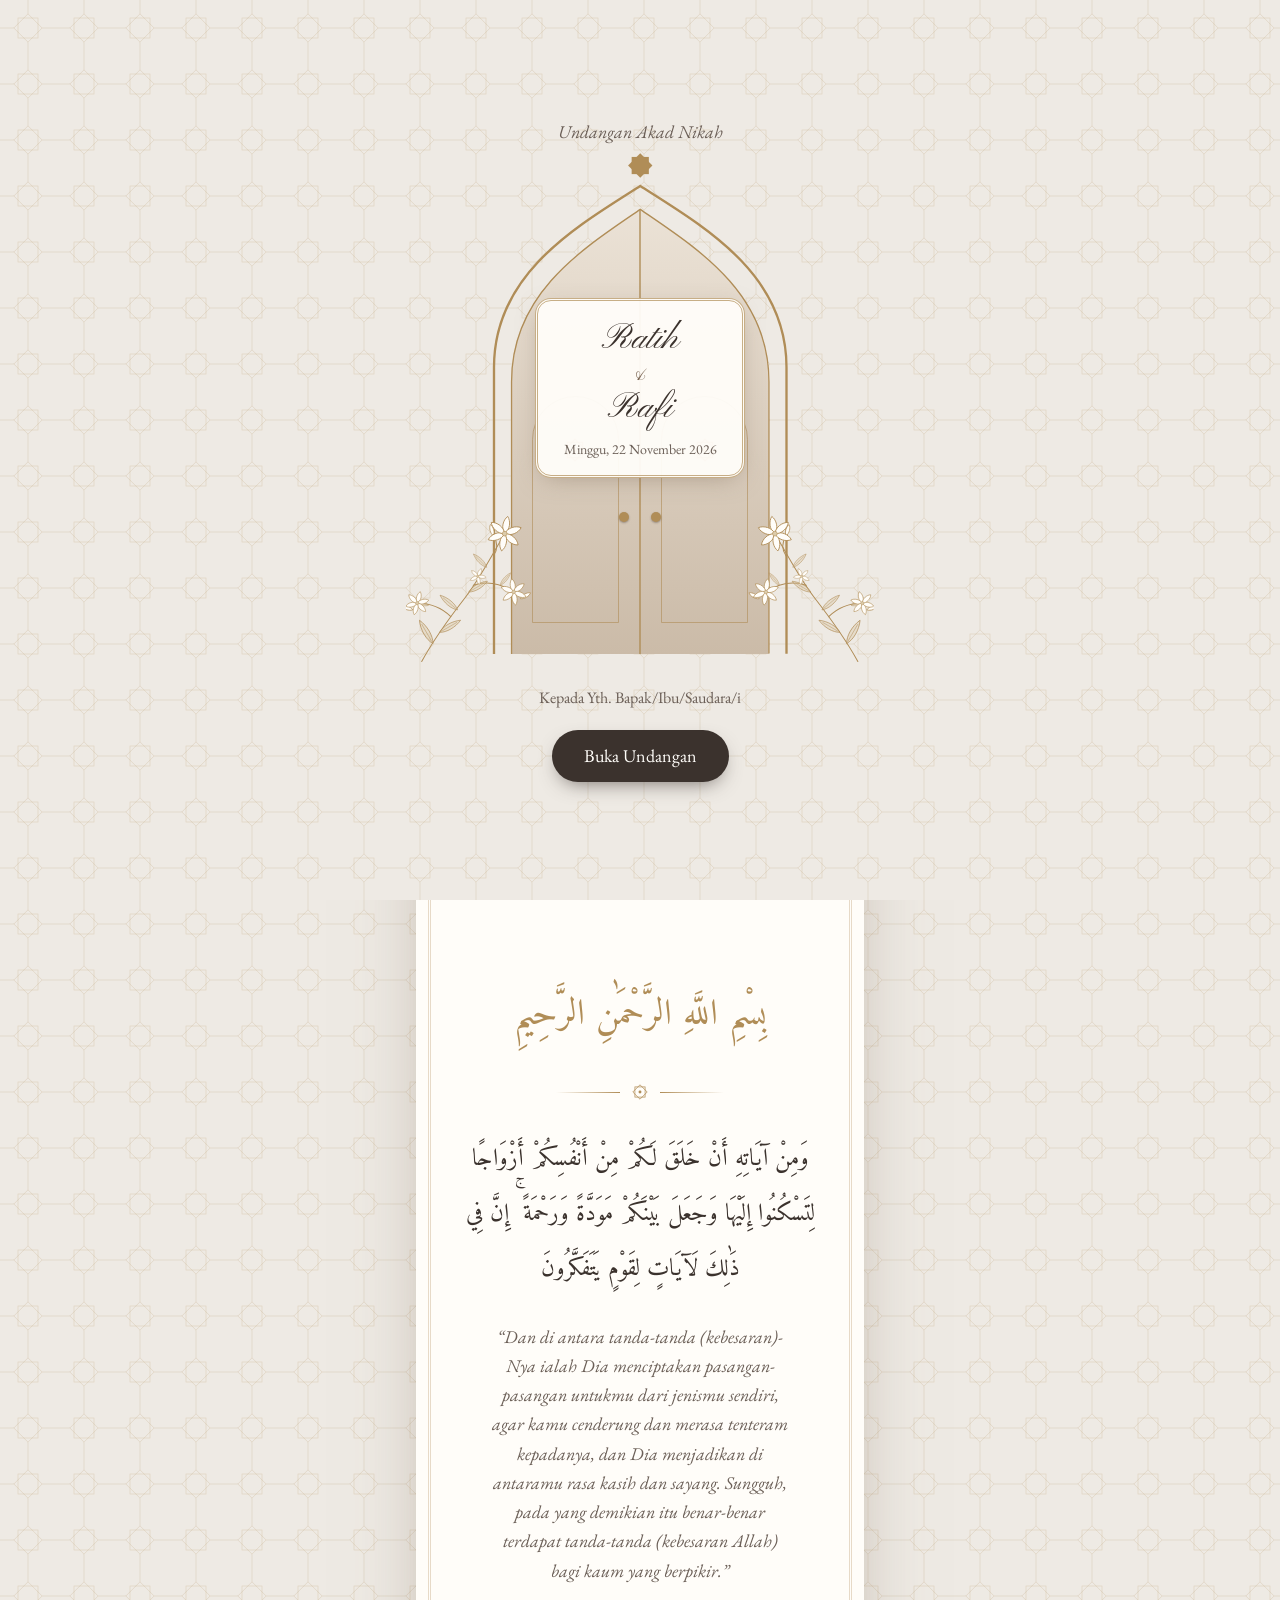
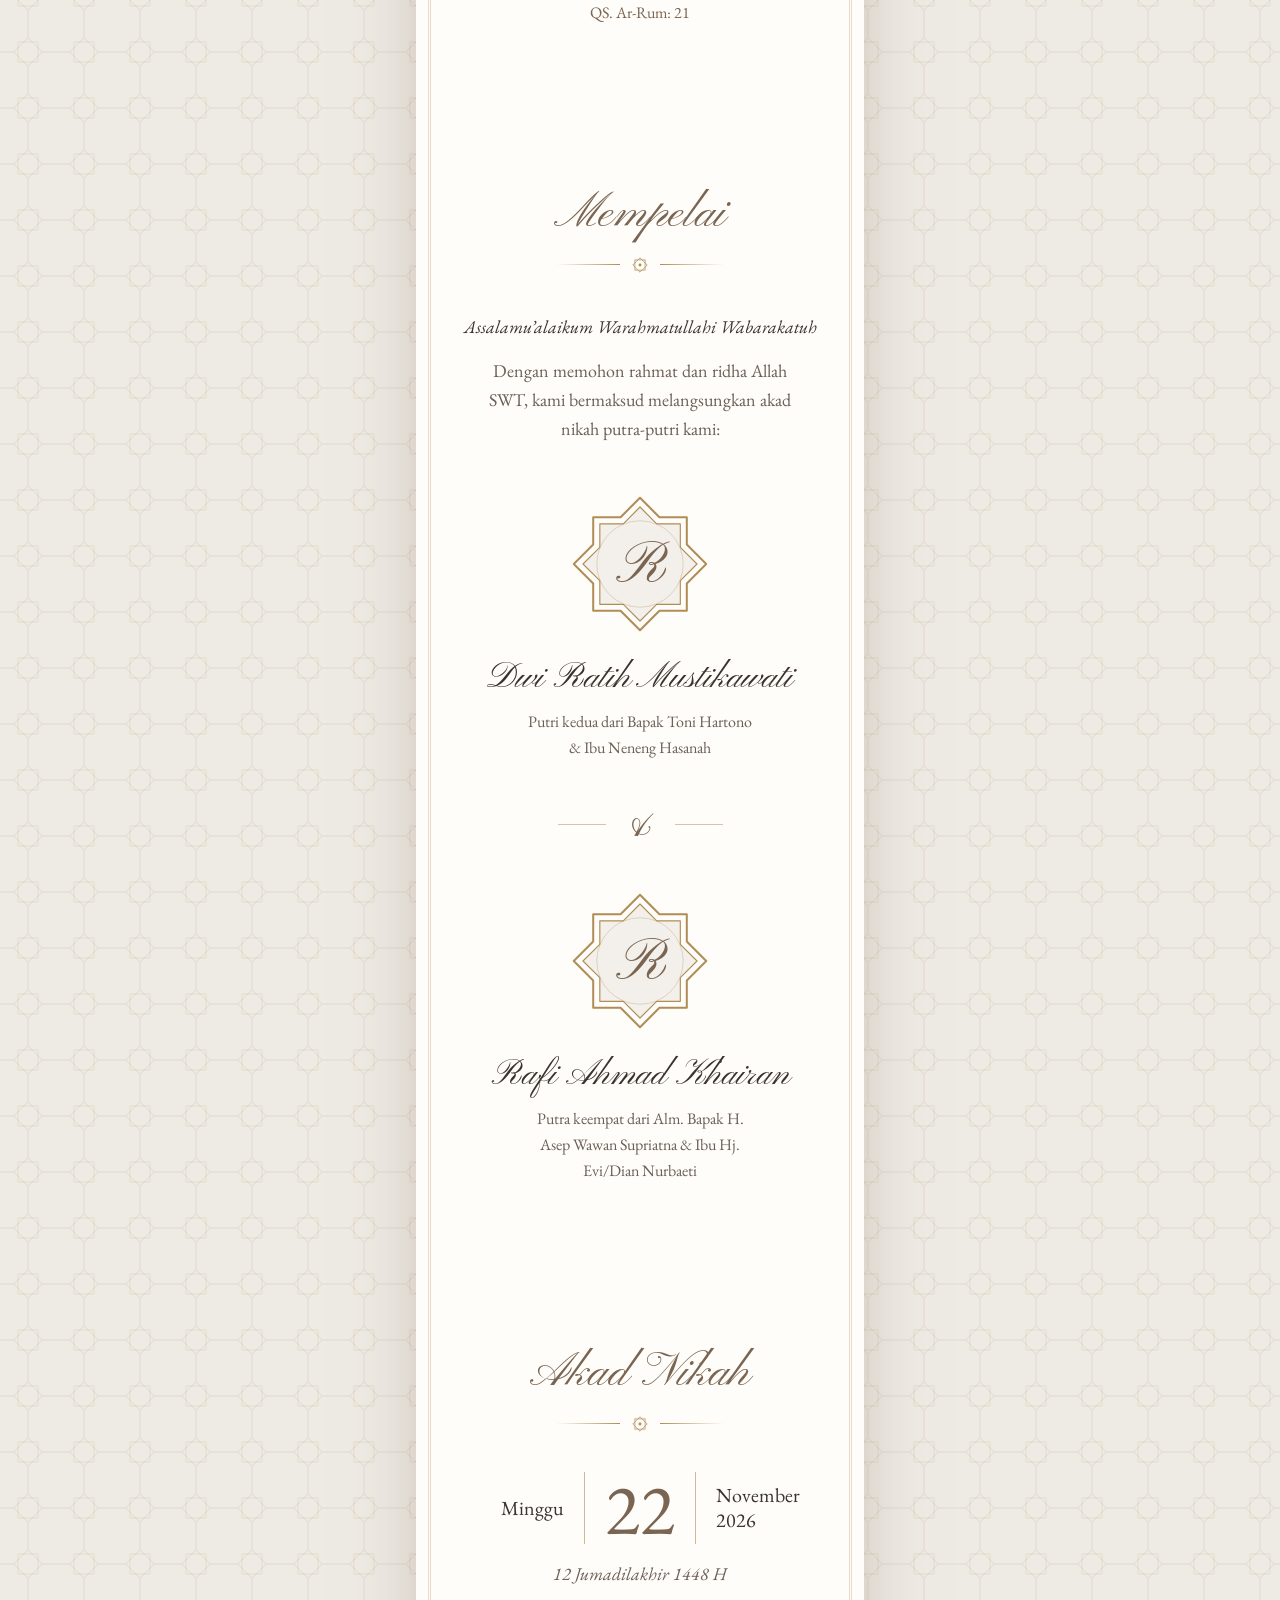
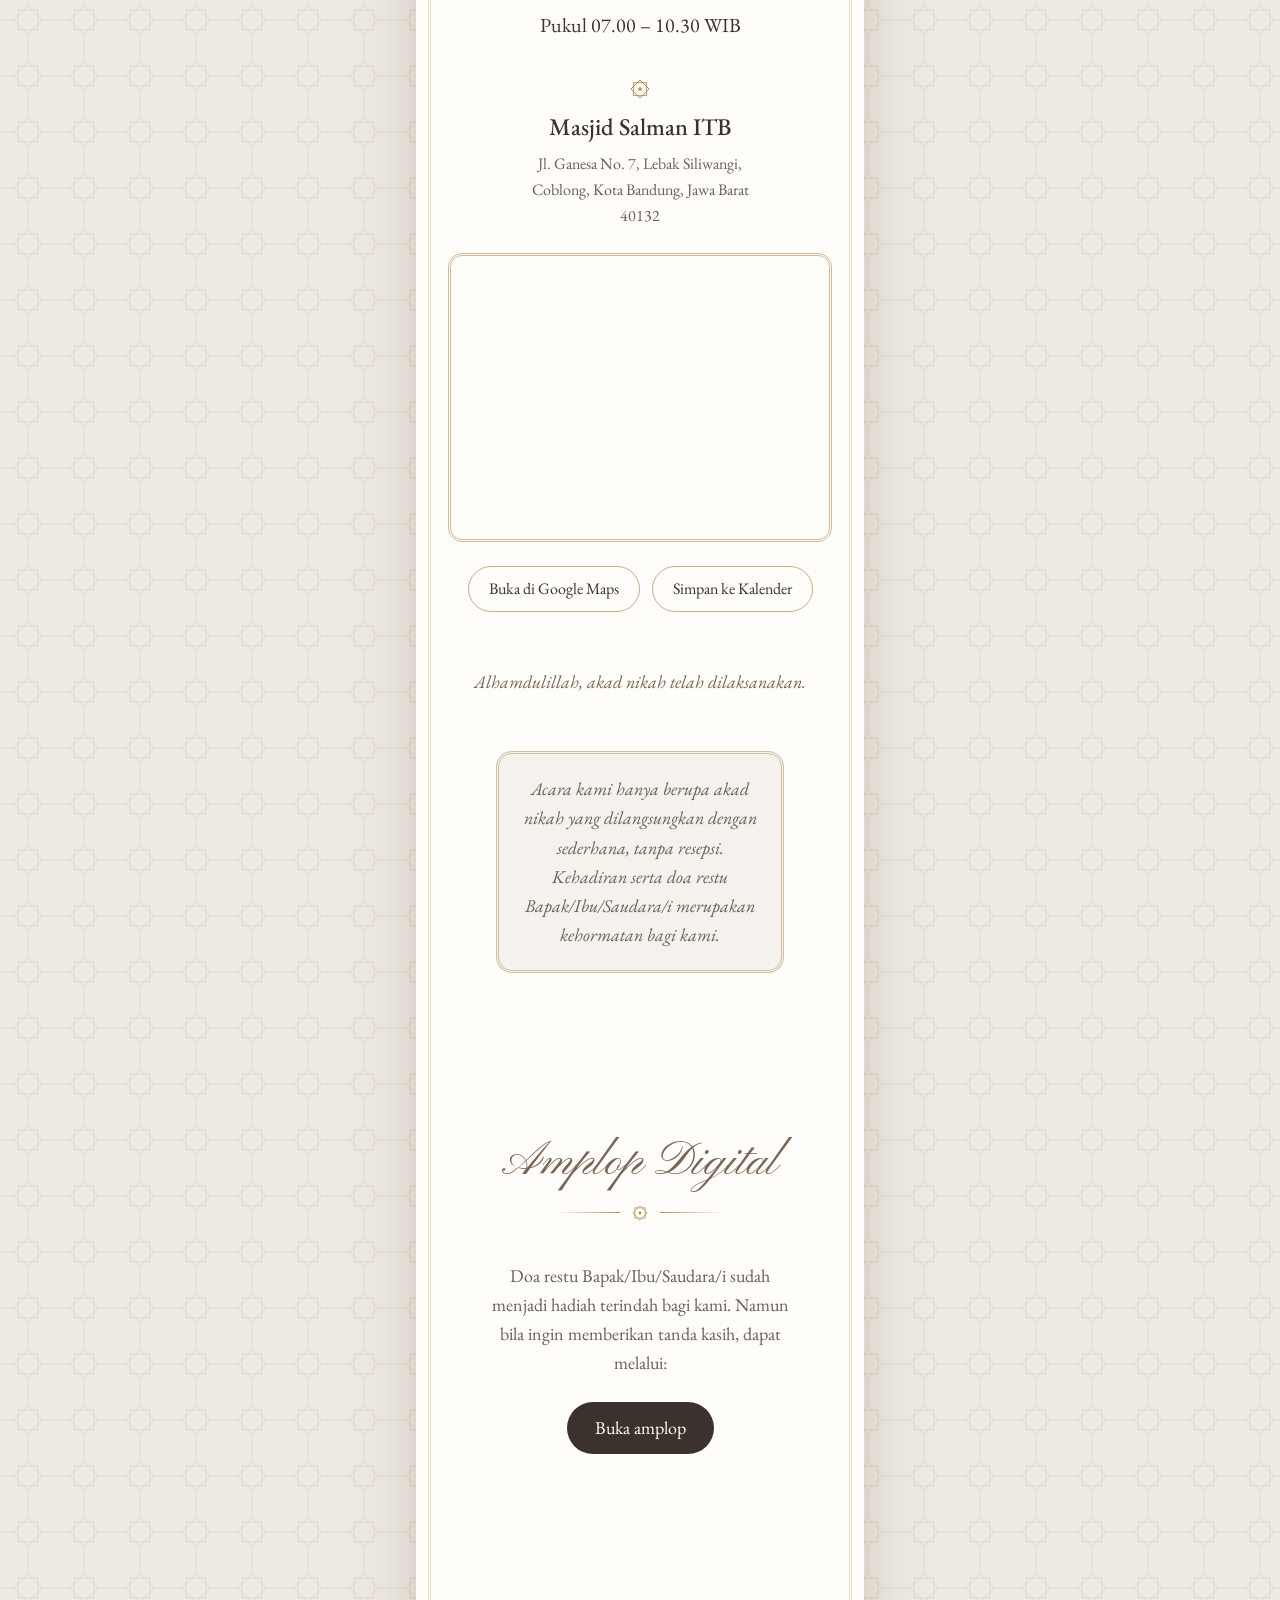
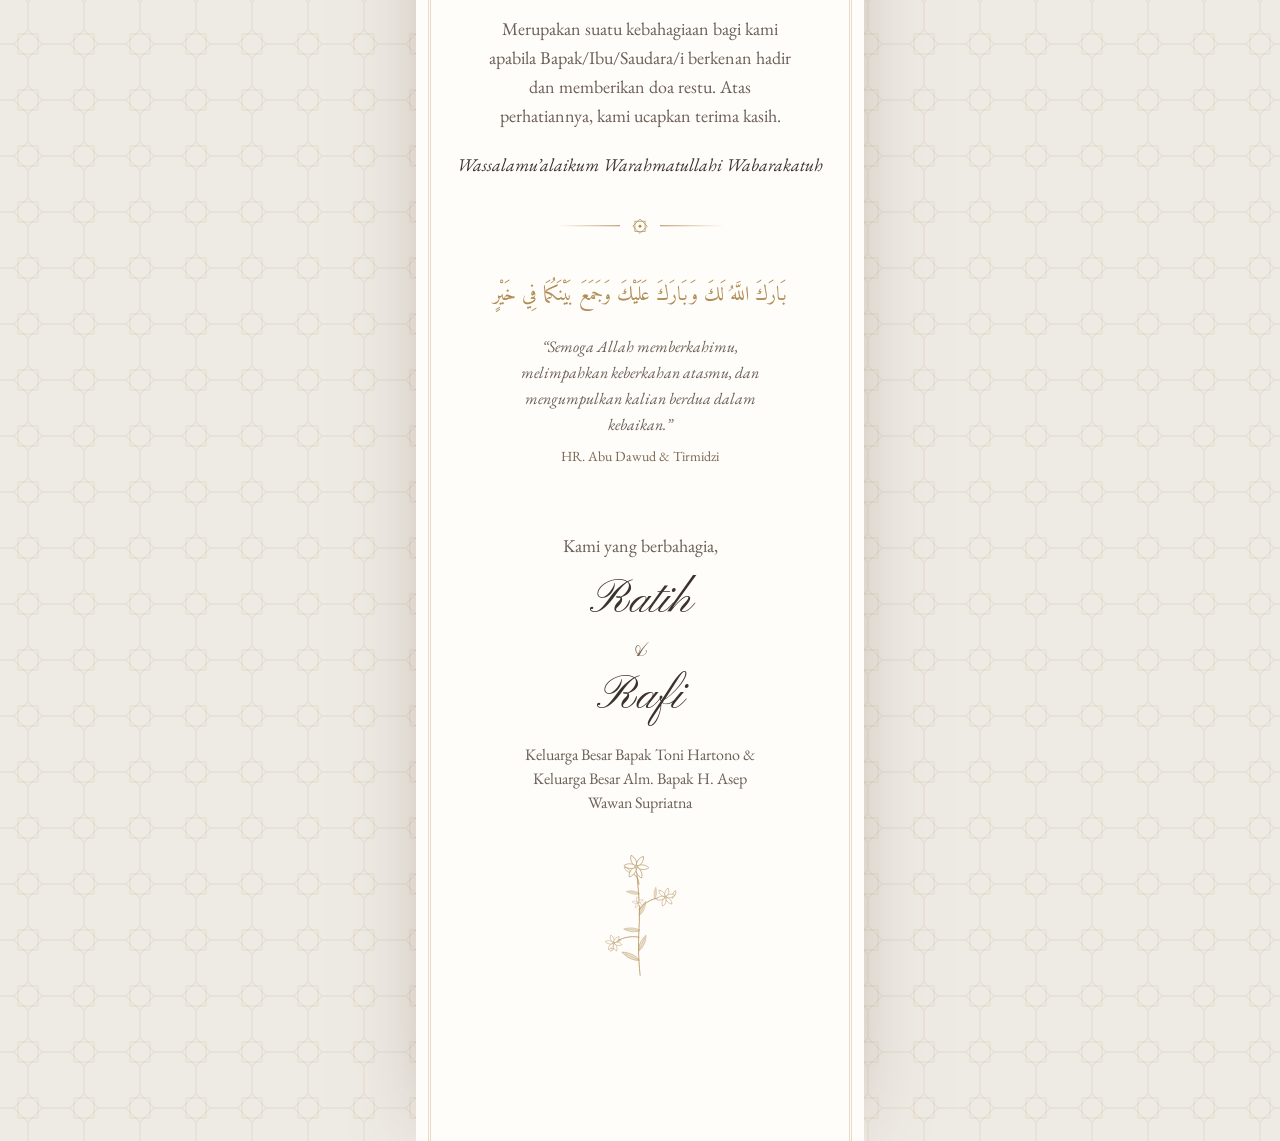
==== commit 6fa2aa16: "PDF: hapus judul bagian, perorangan di atas grup" ====
--- a/index.html
+++ b/index.html
@@ -18,7 +18,7 @@
       href="https://fonts.googleapis.com/css2?family=Amiri:wght@400;700&family=EB+Garamond:ital,wght@0,400;0,500;1,400&family=Pinyon+Script&display=swap"
       rel="stylesheet"
     />
-    <script type="module" crossorigin src="/assets/index-BrzRaJ8Y.js"></script>
+    <script type="module" crossorigin src="/assets/index-DMjQLH-z.js"></script>
     <link rel="modulepreload" crossorigin href="/assets/rolldown-runtime-hePW80VL.js">
     <link rel="stylesheet" crossorigin href="/assets/index-DRLLfqcH.css">
   </head>
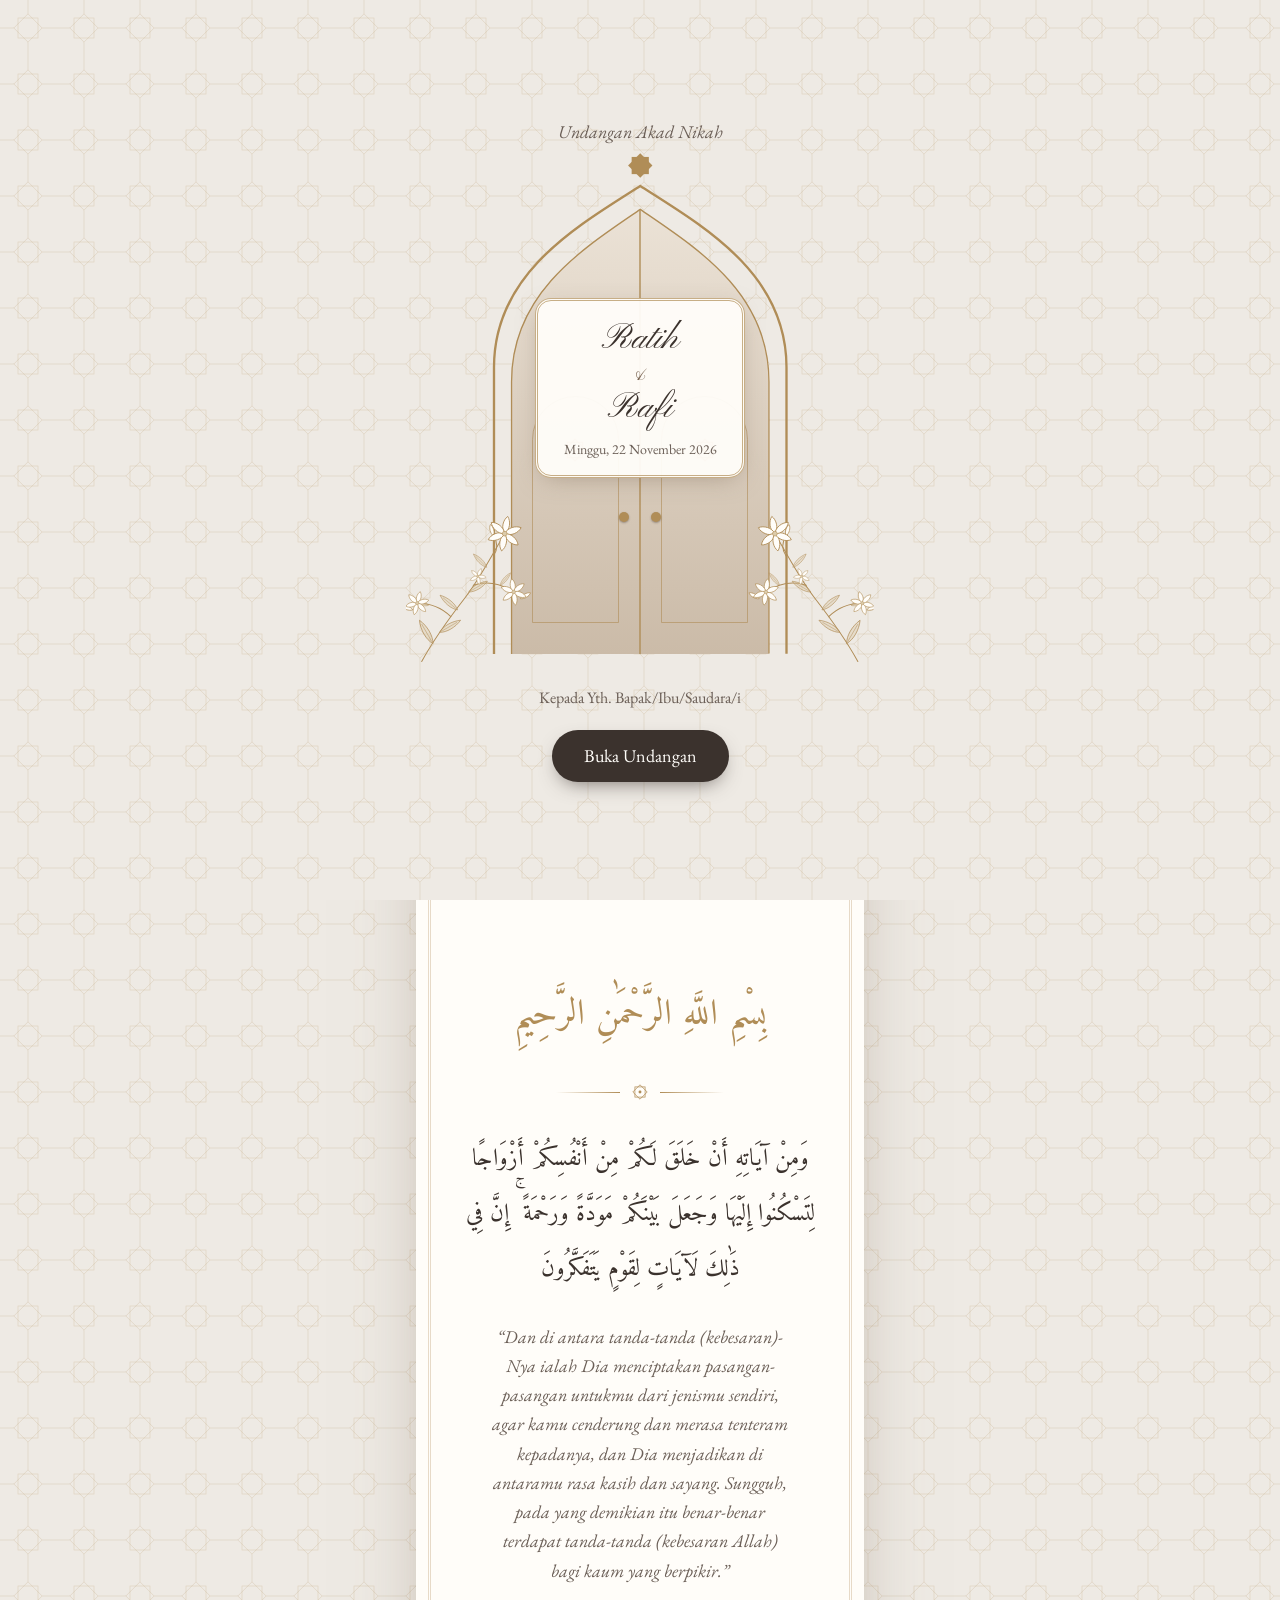
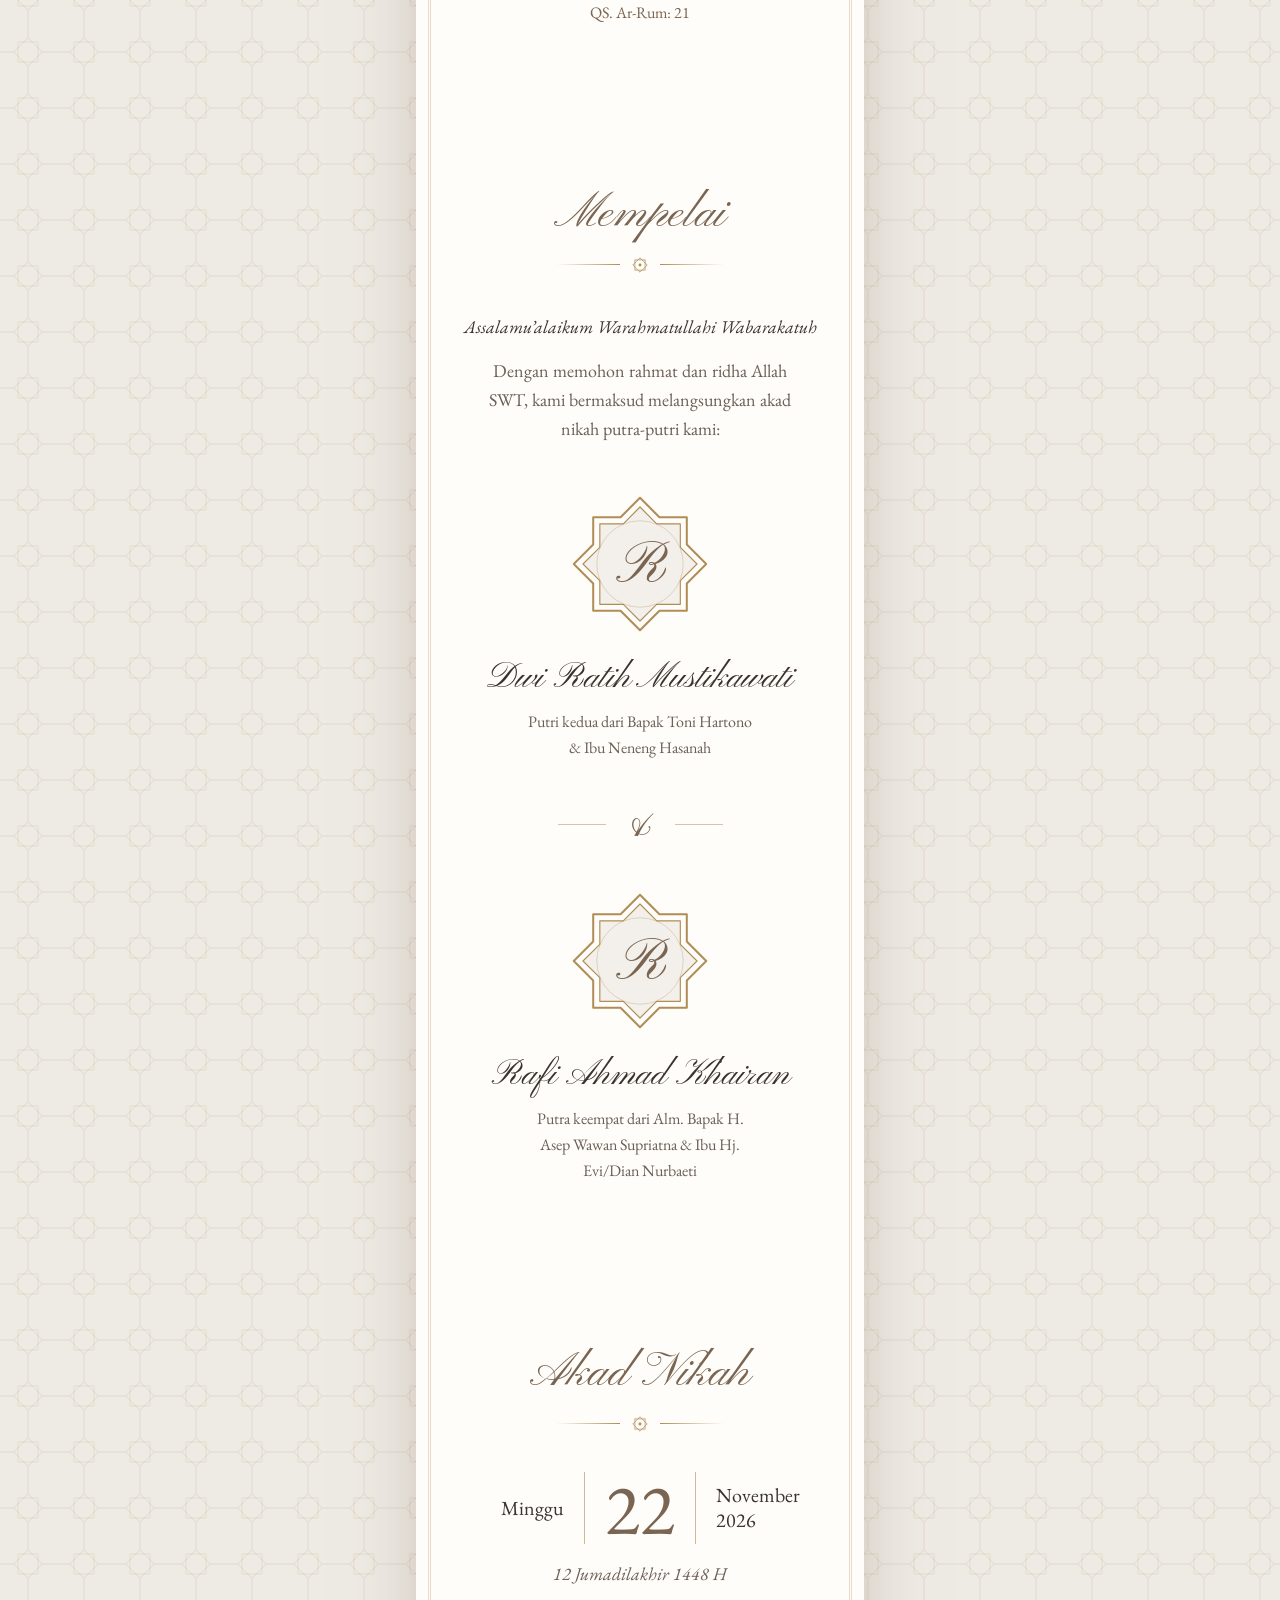
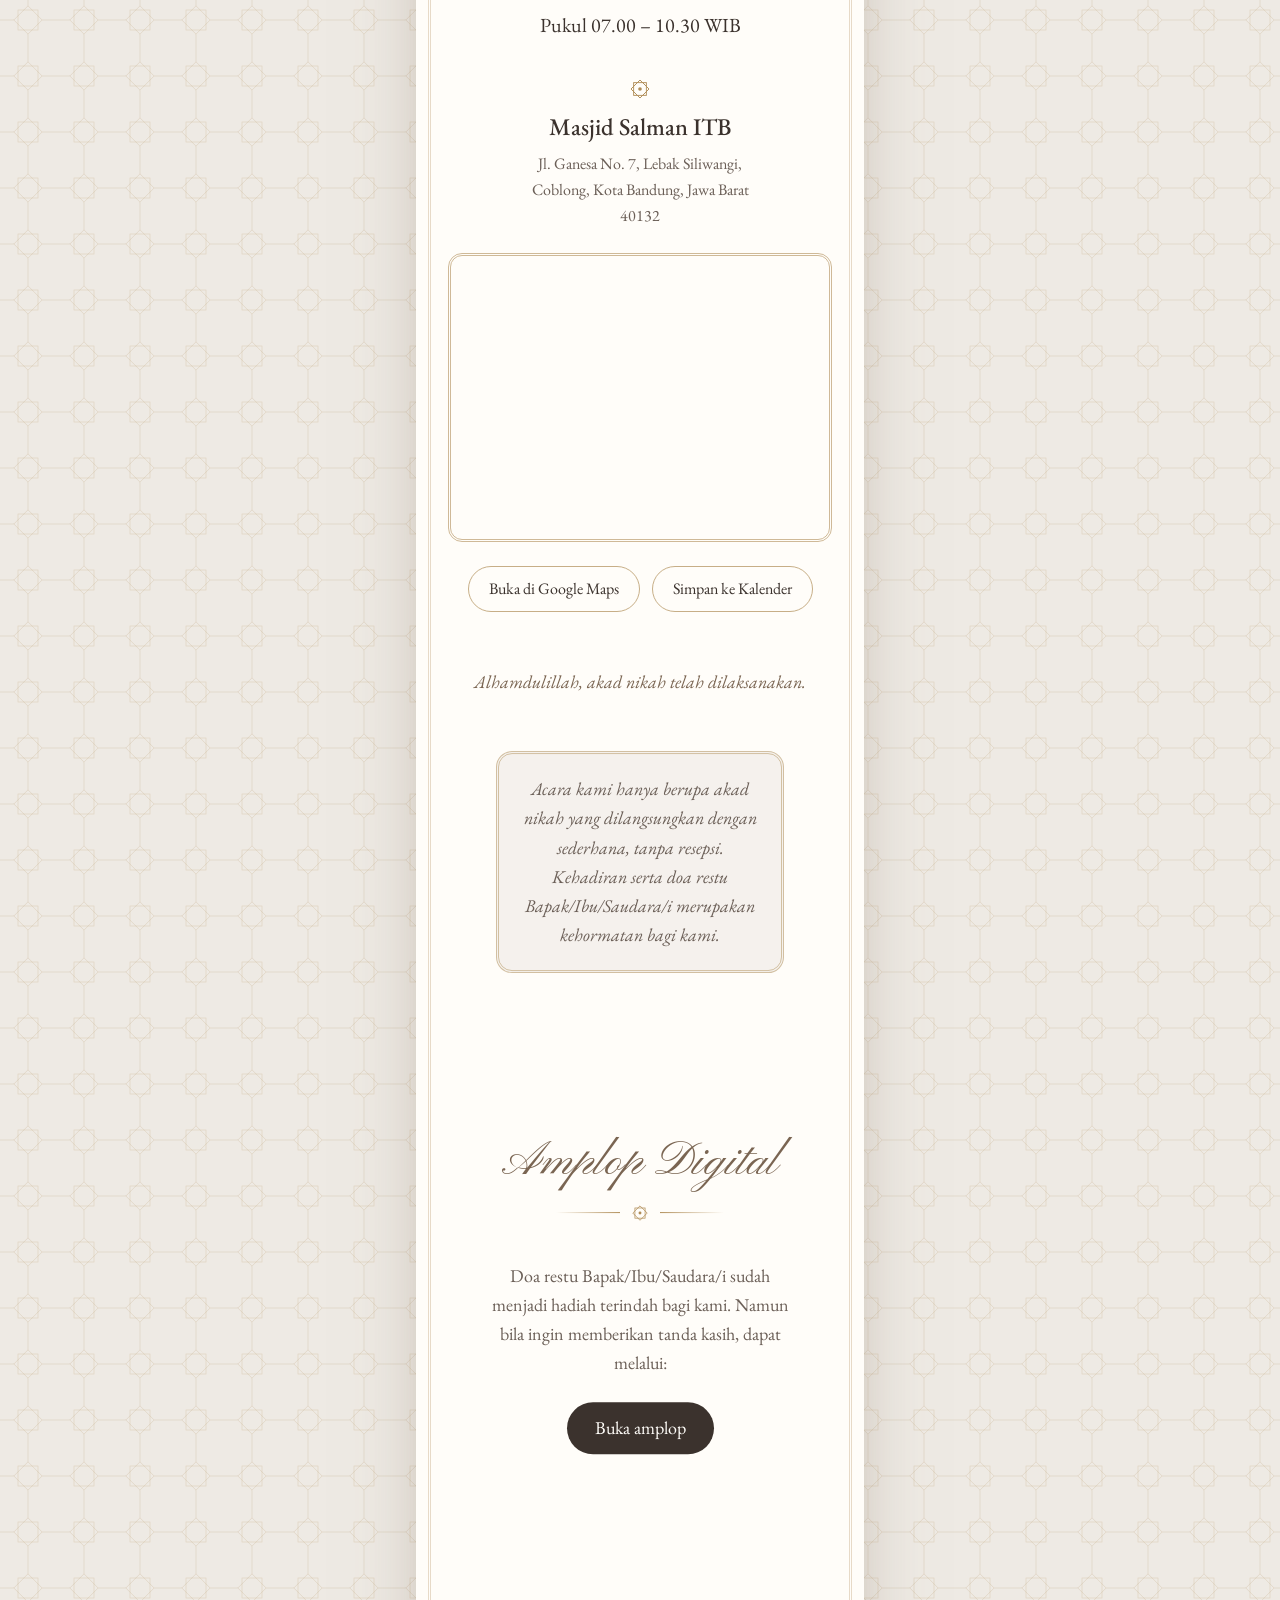
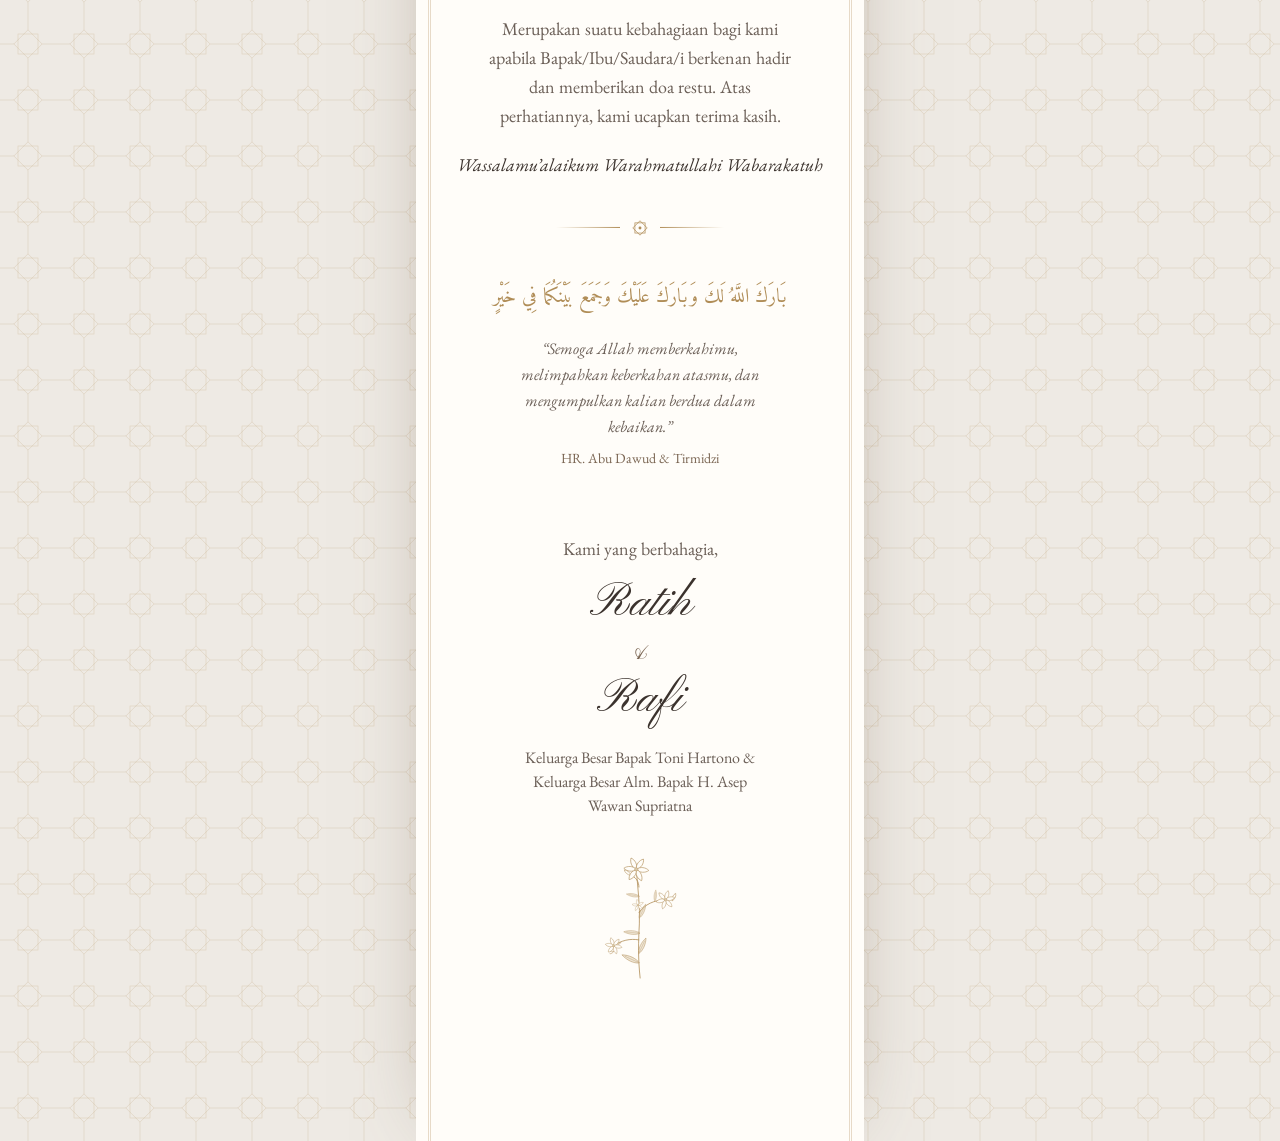
==== commit 01fcc173: "Tandai tamu tidak bisa hadir" ====
--- a/index.html
+++ b/index.html
@@ -18,9 +18,9 @@
       href="https://fonts.googleapis.com/css2?family=Amiri:wght@400;700&family=EB+Garamond:ital,wght@0,400;0,500;1,400&family=Pinyon+Script&display=swap"
       rel="stylesheet"
     />
-    <script type="module" crossorigin src="/assets/index-DMjQLH-z.js"></script>
+    <script type="module" crossorigin src="/assets/index-DLQ5qDsx.js"></script>
     <link rel="modulepreload" crossorigin href="/assets/rolldown-runtime-hePW80VL.js">
-    <link rel="stylesheet" crossorigin href="/assets/index-DRLLfqcH.css">
+    <link rel="stylesheet" crossorigin href="/assets/index-Bnahw4Mp.css">
   </head>
   <body>
     <div id="root"></div>
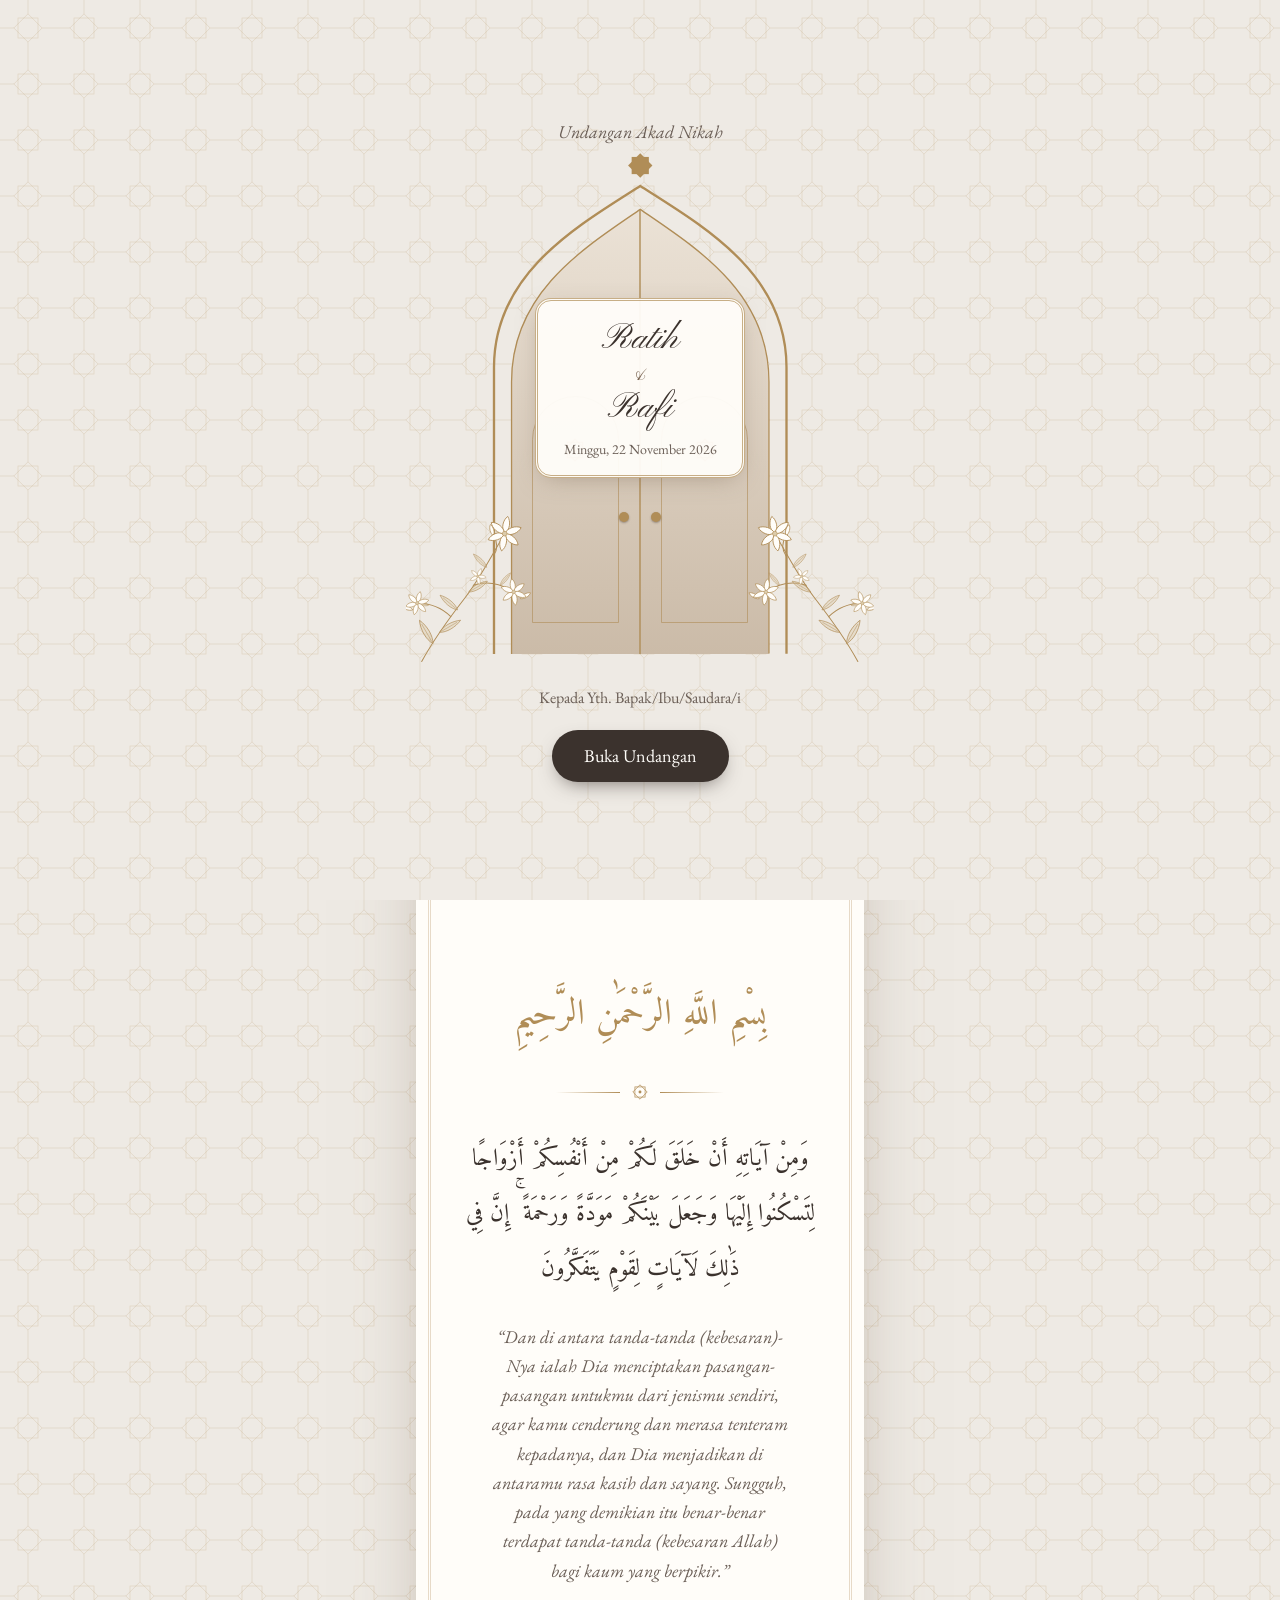
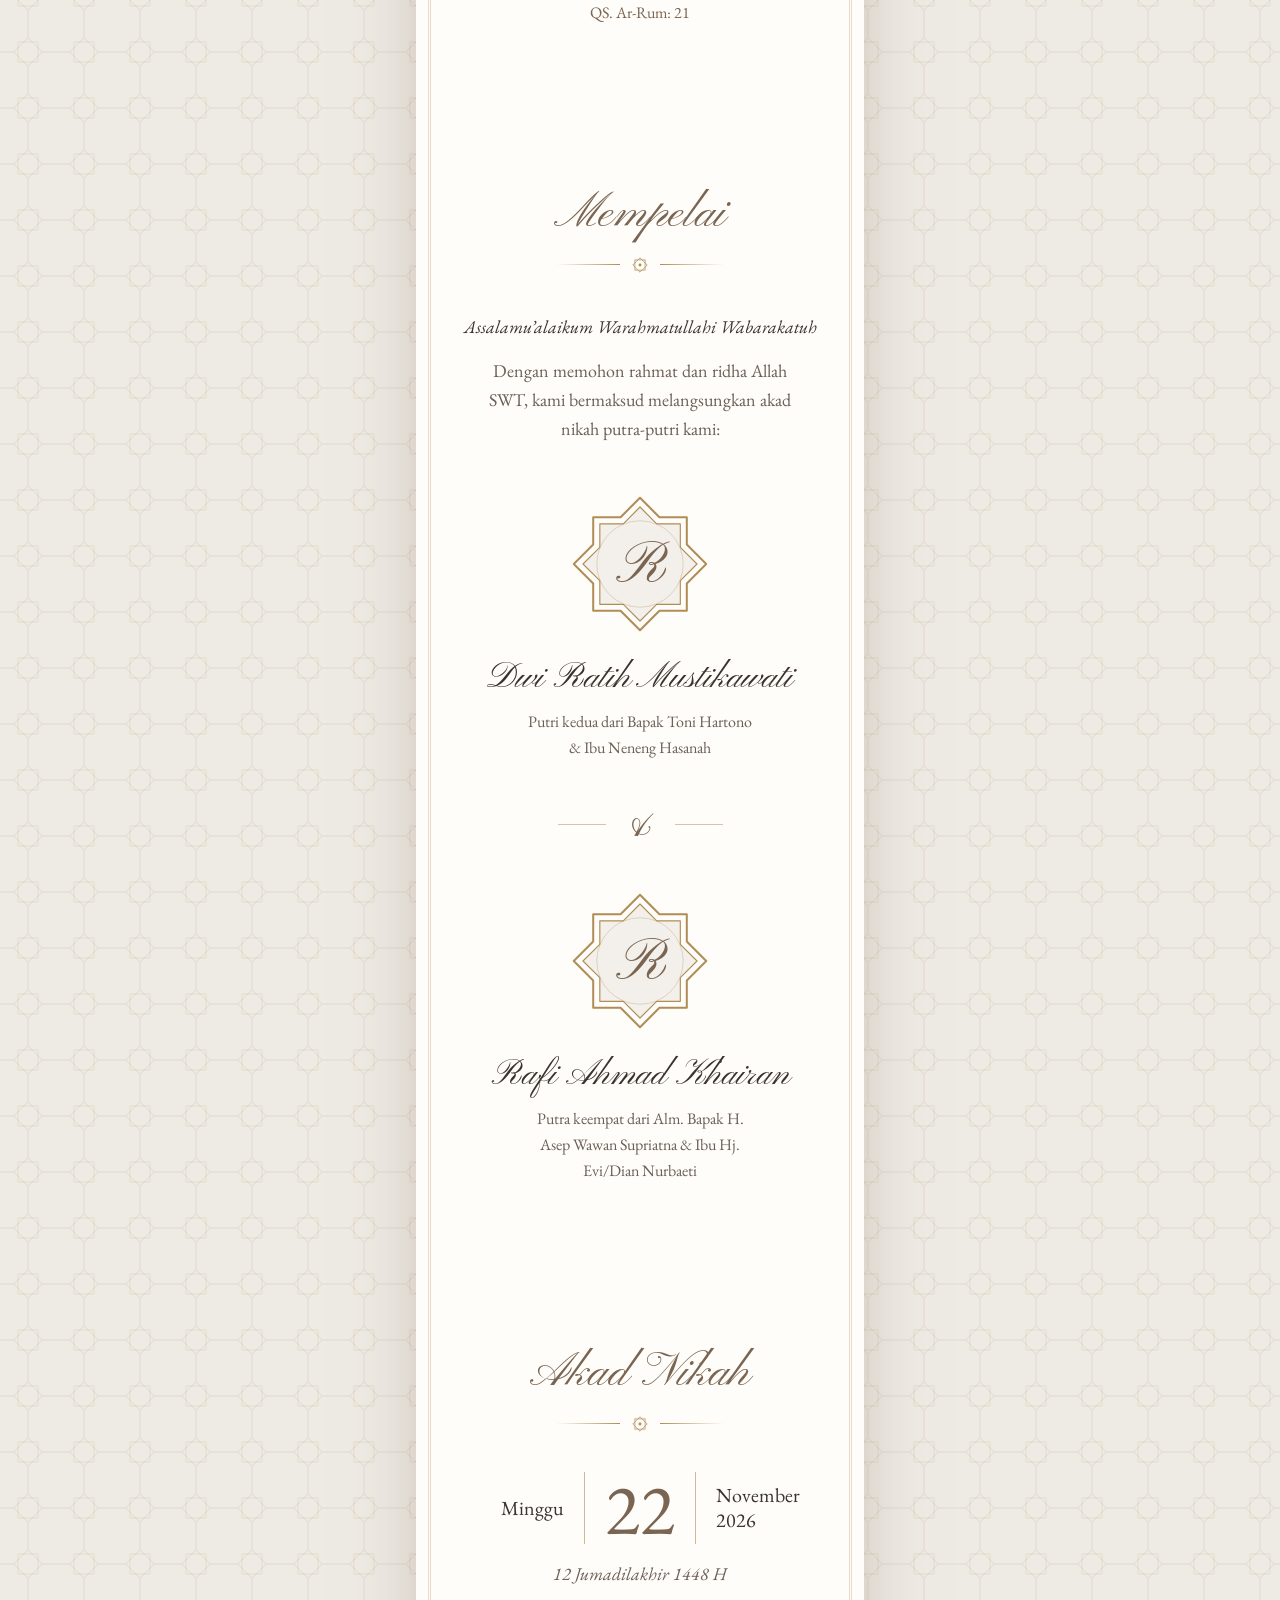
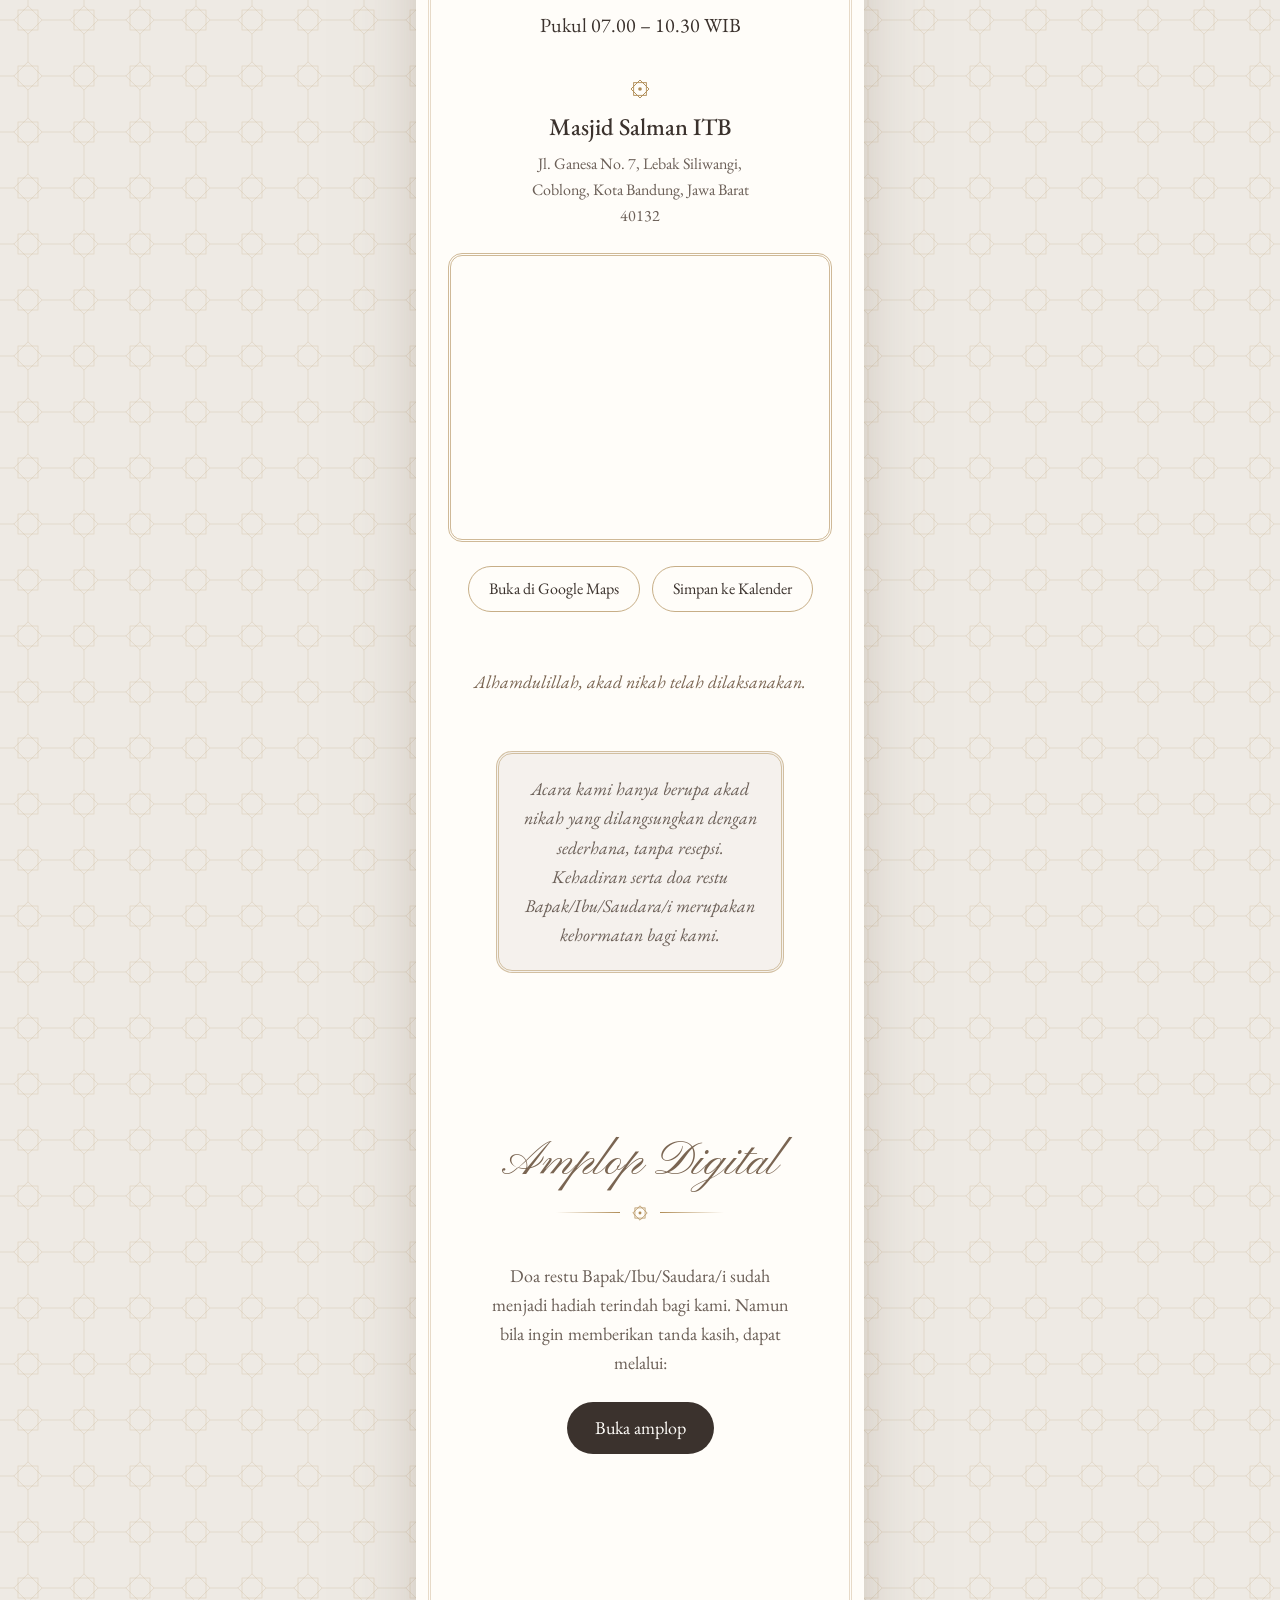
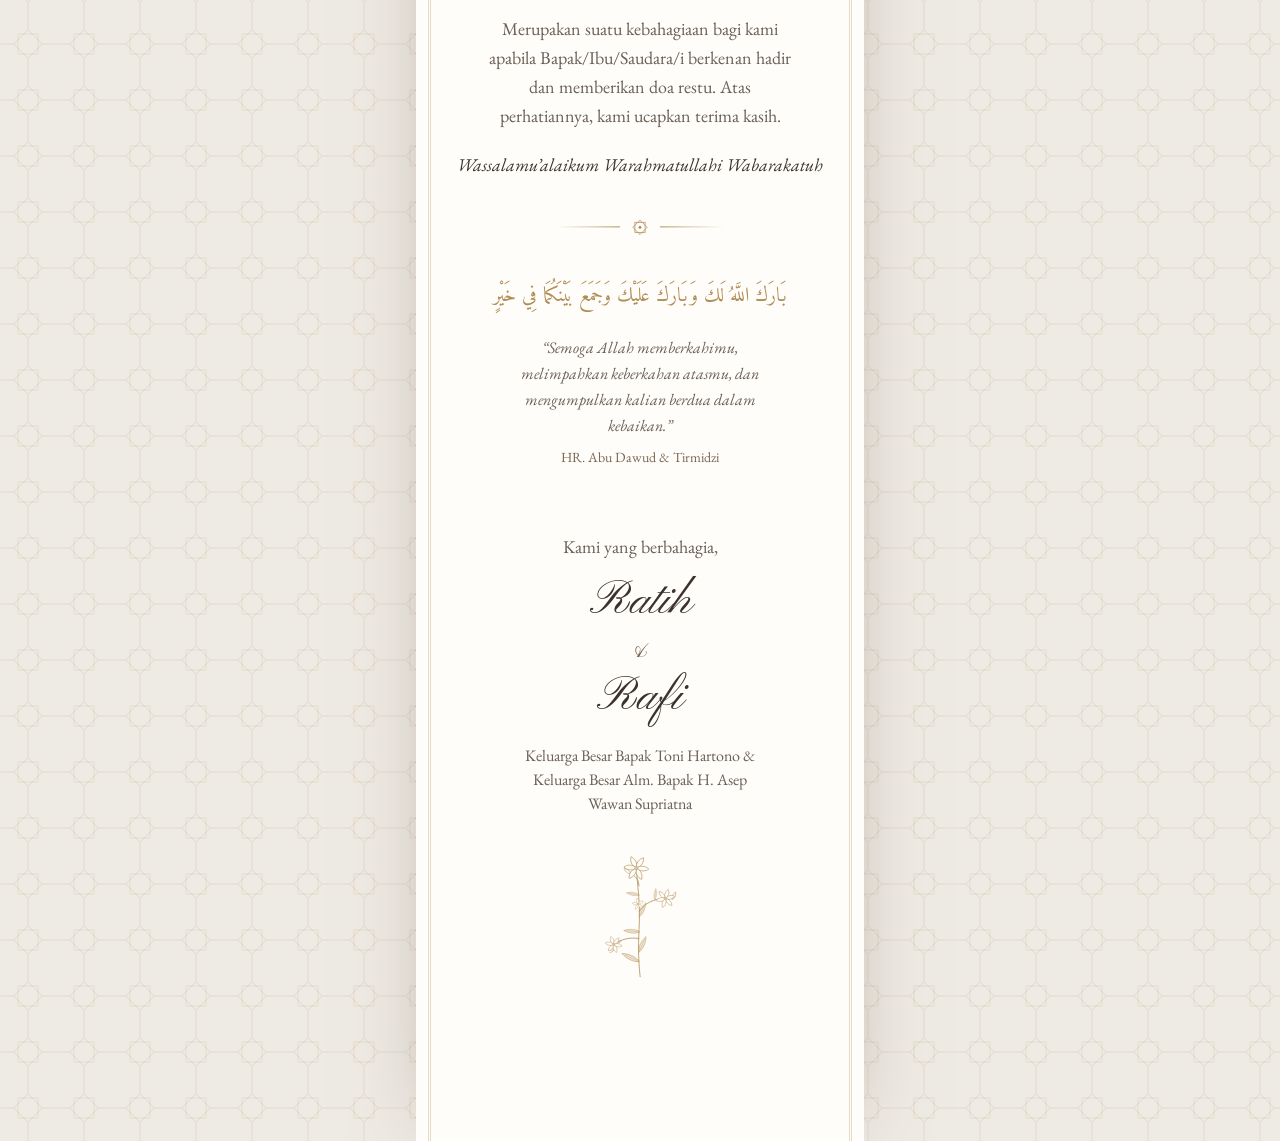
==== commit 3841e252: "Undangan dihitung per rincian, tidak hadir di kartu Orang" ====
--- a/index.html
+++ b/index.html
@@ -18,9 +18,9 @@
       href="https://fonts.googleapis.com/css2?family=Amiri:wght@400;700&family=EB+Garamond:ital,wght@0,400;0,500;1,400&family=Pinyon+Script&display=swap"
       rel="stylesheet"
     />
-    <script type="module" crossorigin src="/assets/index-DLQ5qDsx.js"></script>
+    <script type="module" crossorigin src="/assets/index-CUYy4KFv.js"></script>
     <link rel="modulepreload" crossorigin href="/assets/rolldown-runtime-hePW80VL.js">
-    <link rel="stylesheet" crossorigin href="/assets/index-Bnahw4Mp.css">
+    <link rel="stylesheet" crossorigin href="/assets/index-T5nTk975.css">
   </head>
   <body>
     <div id="root"></div>
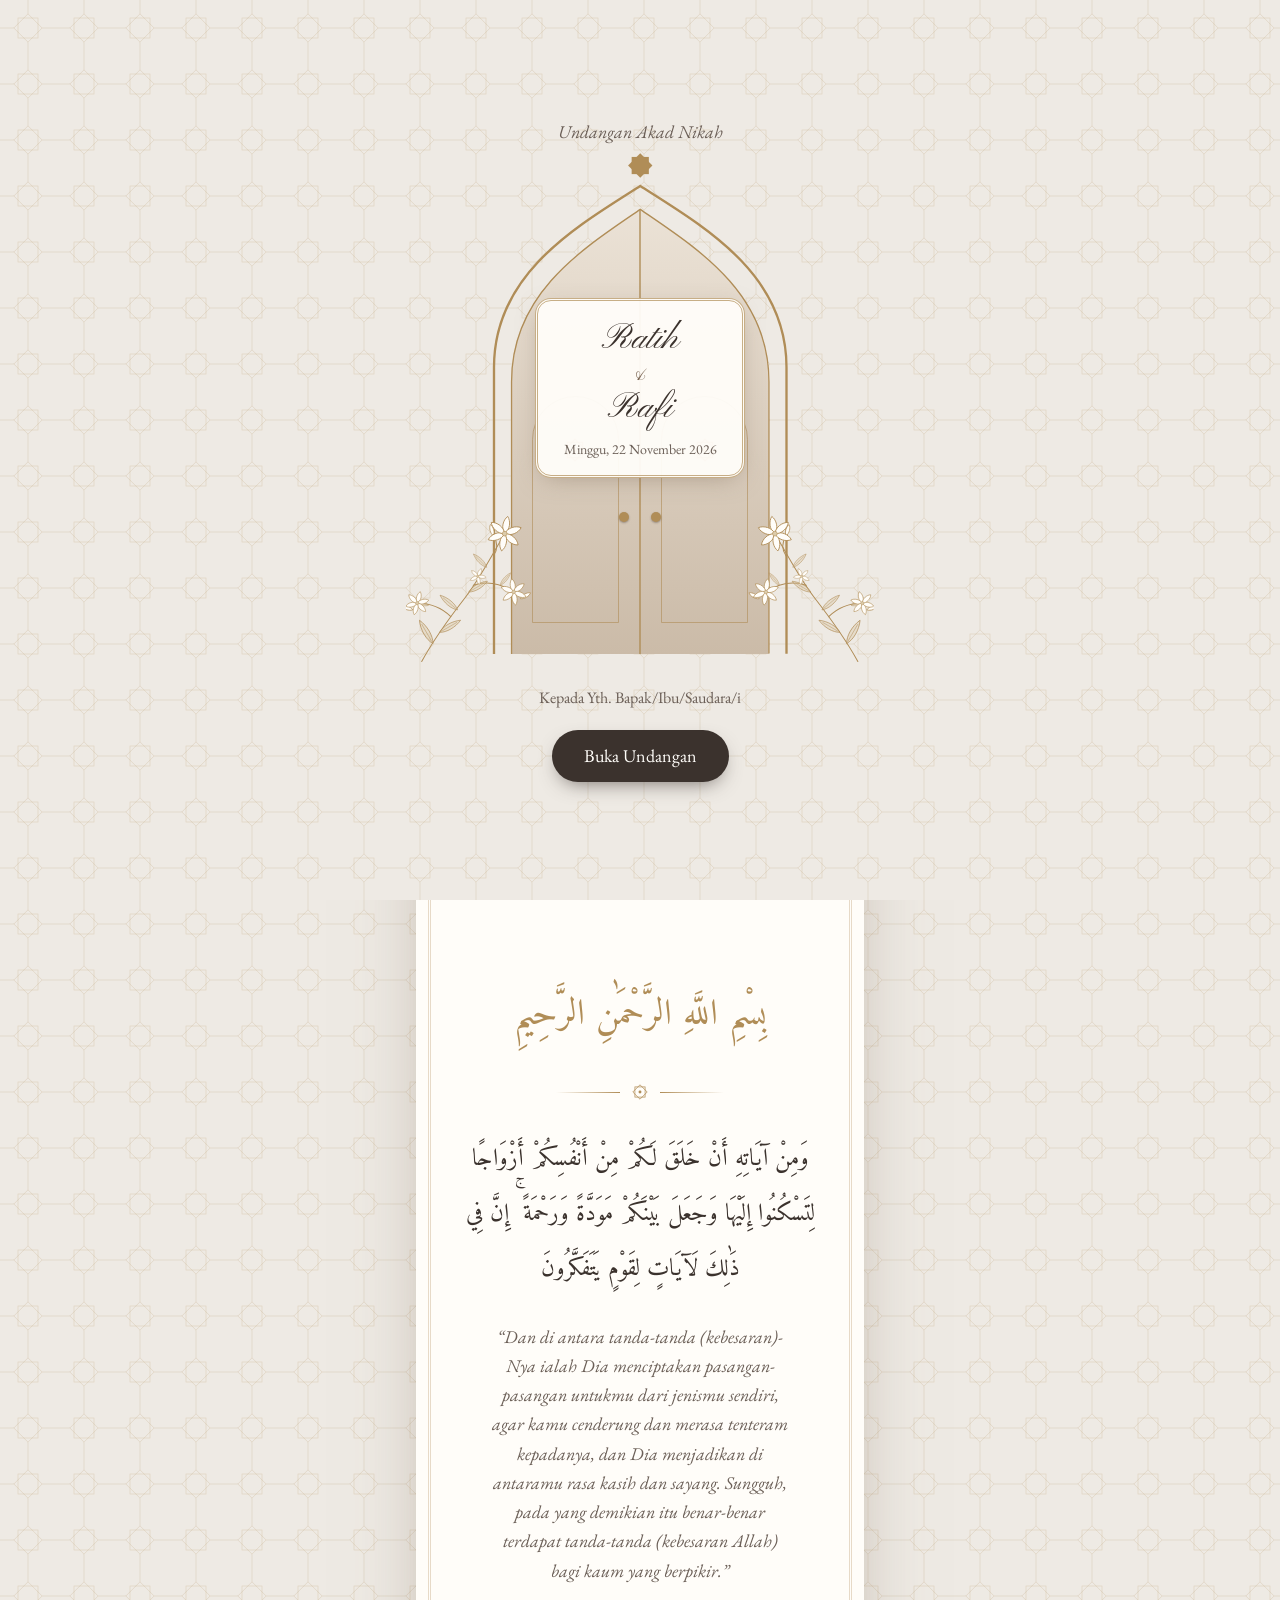
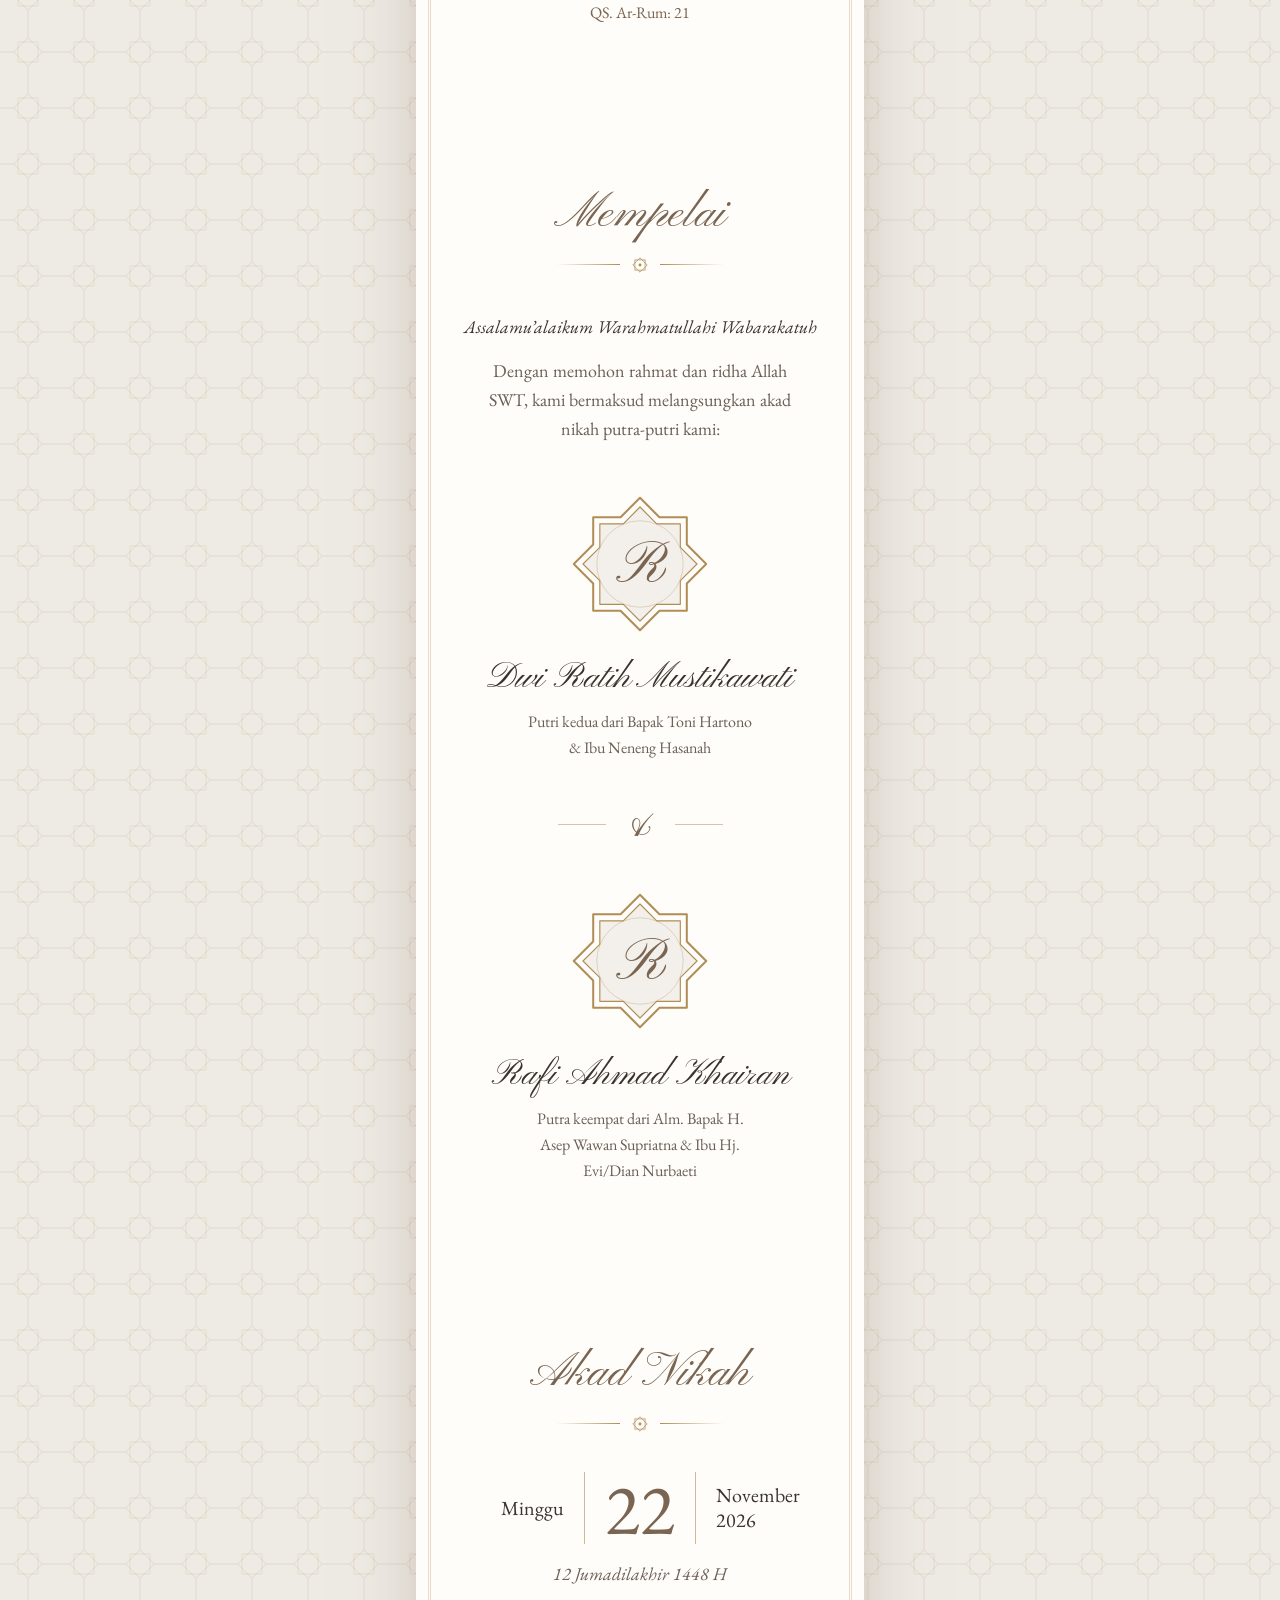
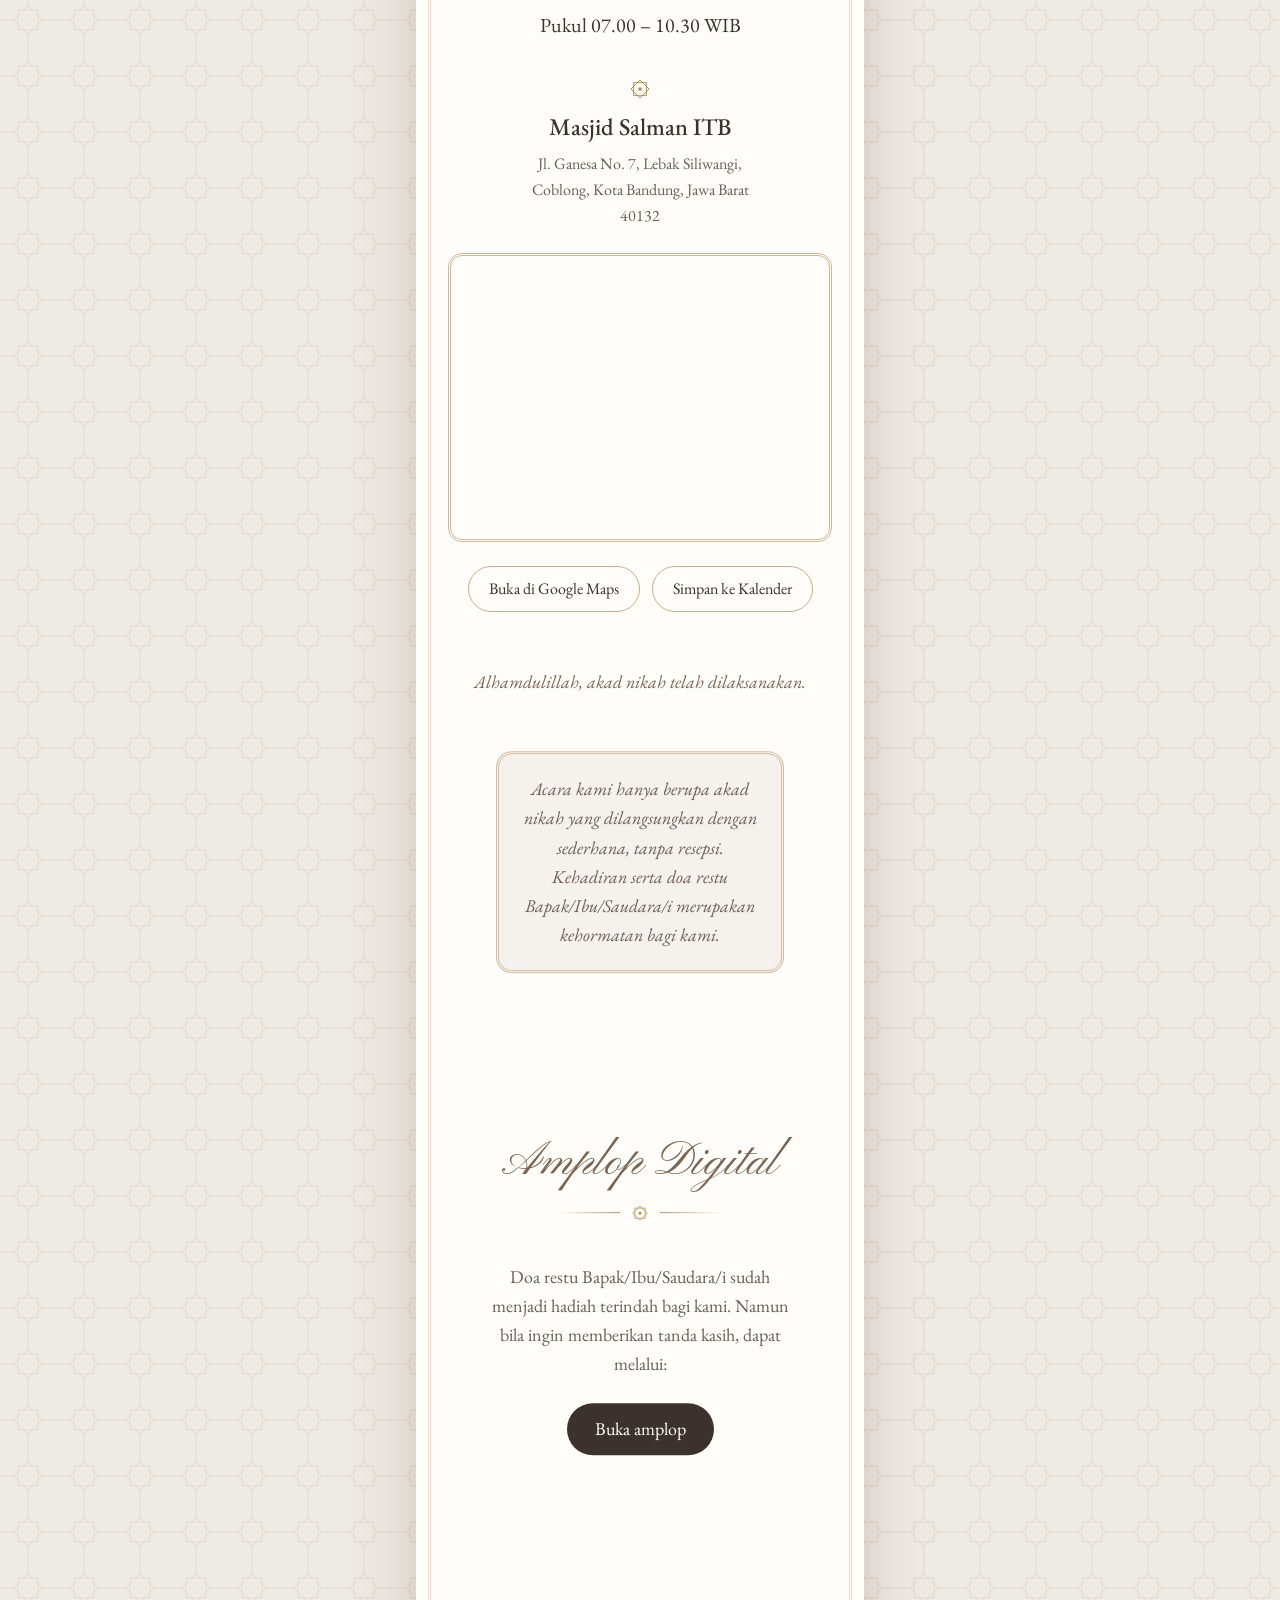
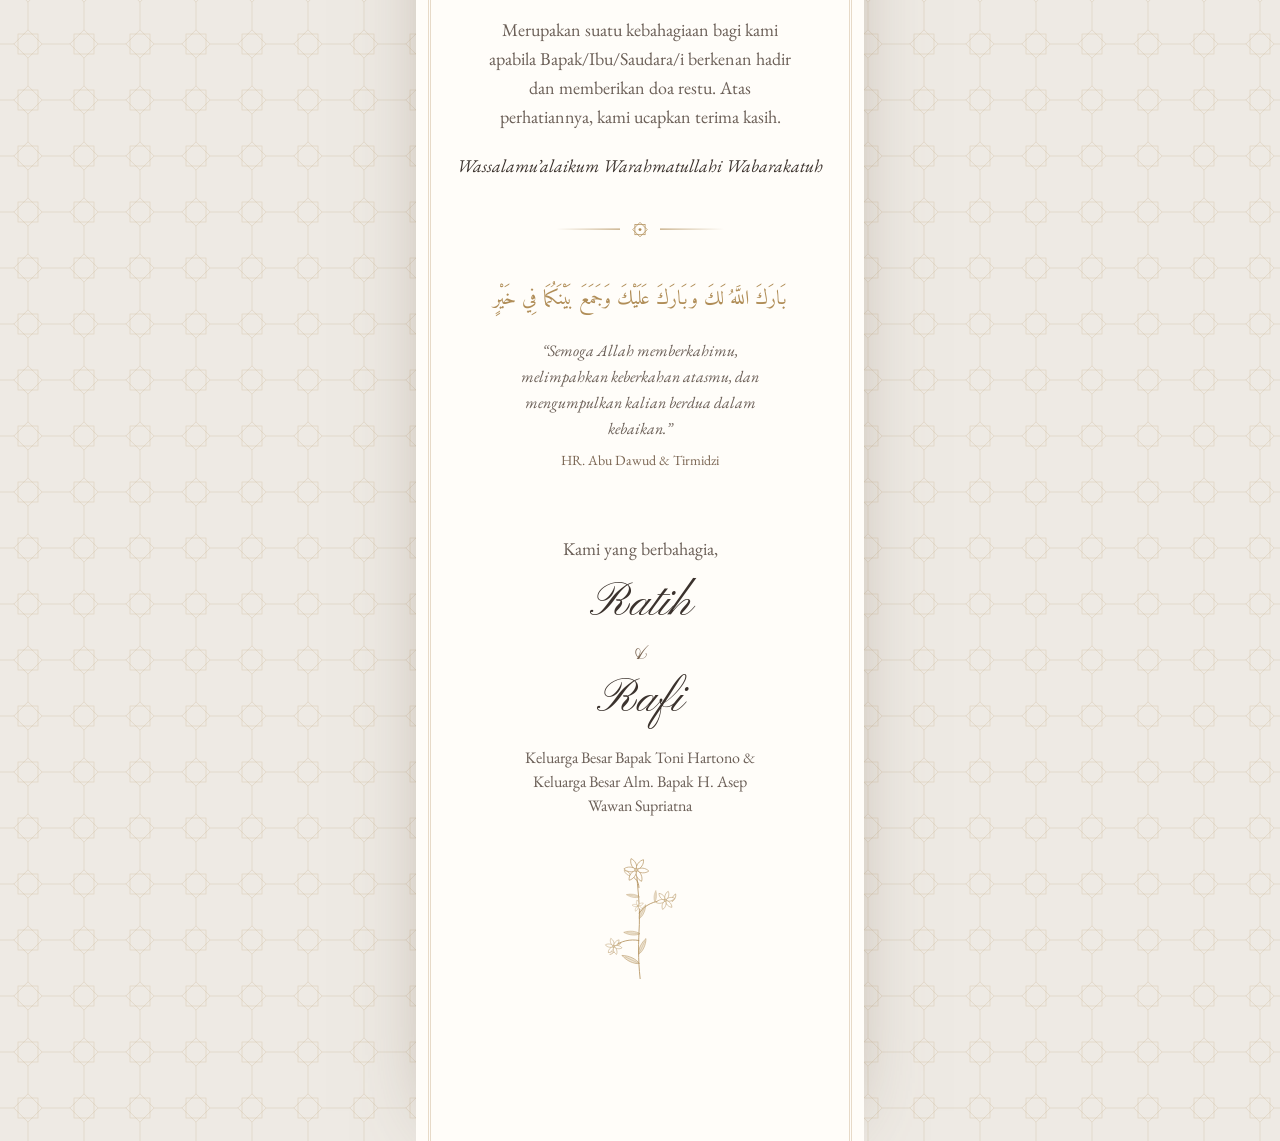
==== commit 3688fc9d: "PDF: kolom Hadir menggantikan Voucher & Suvenir" ====
--- a/index.html
+++ b/index.html
@@ -18,7 +18,7 @@
       href="https://fonts.googleapis.com/css2?family=Amiri:wght@400;700&family=EB+Garamond:ital,wght@0,400;0,500;1,400&family=Pinyon+Script&display=swap"
       rel="stylesheet"
     />
-    <script type="module" crossorigin src="/assets/index-CUYy4KFv.js"></script>
+    <script type="module" crossorigin src="/assets/index-BYqrj53g.js"></script>
     <link rel="modulepreload" crossorigin href="/assets/rolldown-runtime-hePW80VL.js">
     <link rel="stylesheet" crossorigin href="/assets/index-T5nTk975.css">
   </head>
